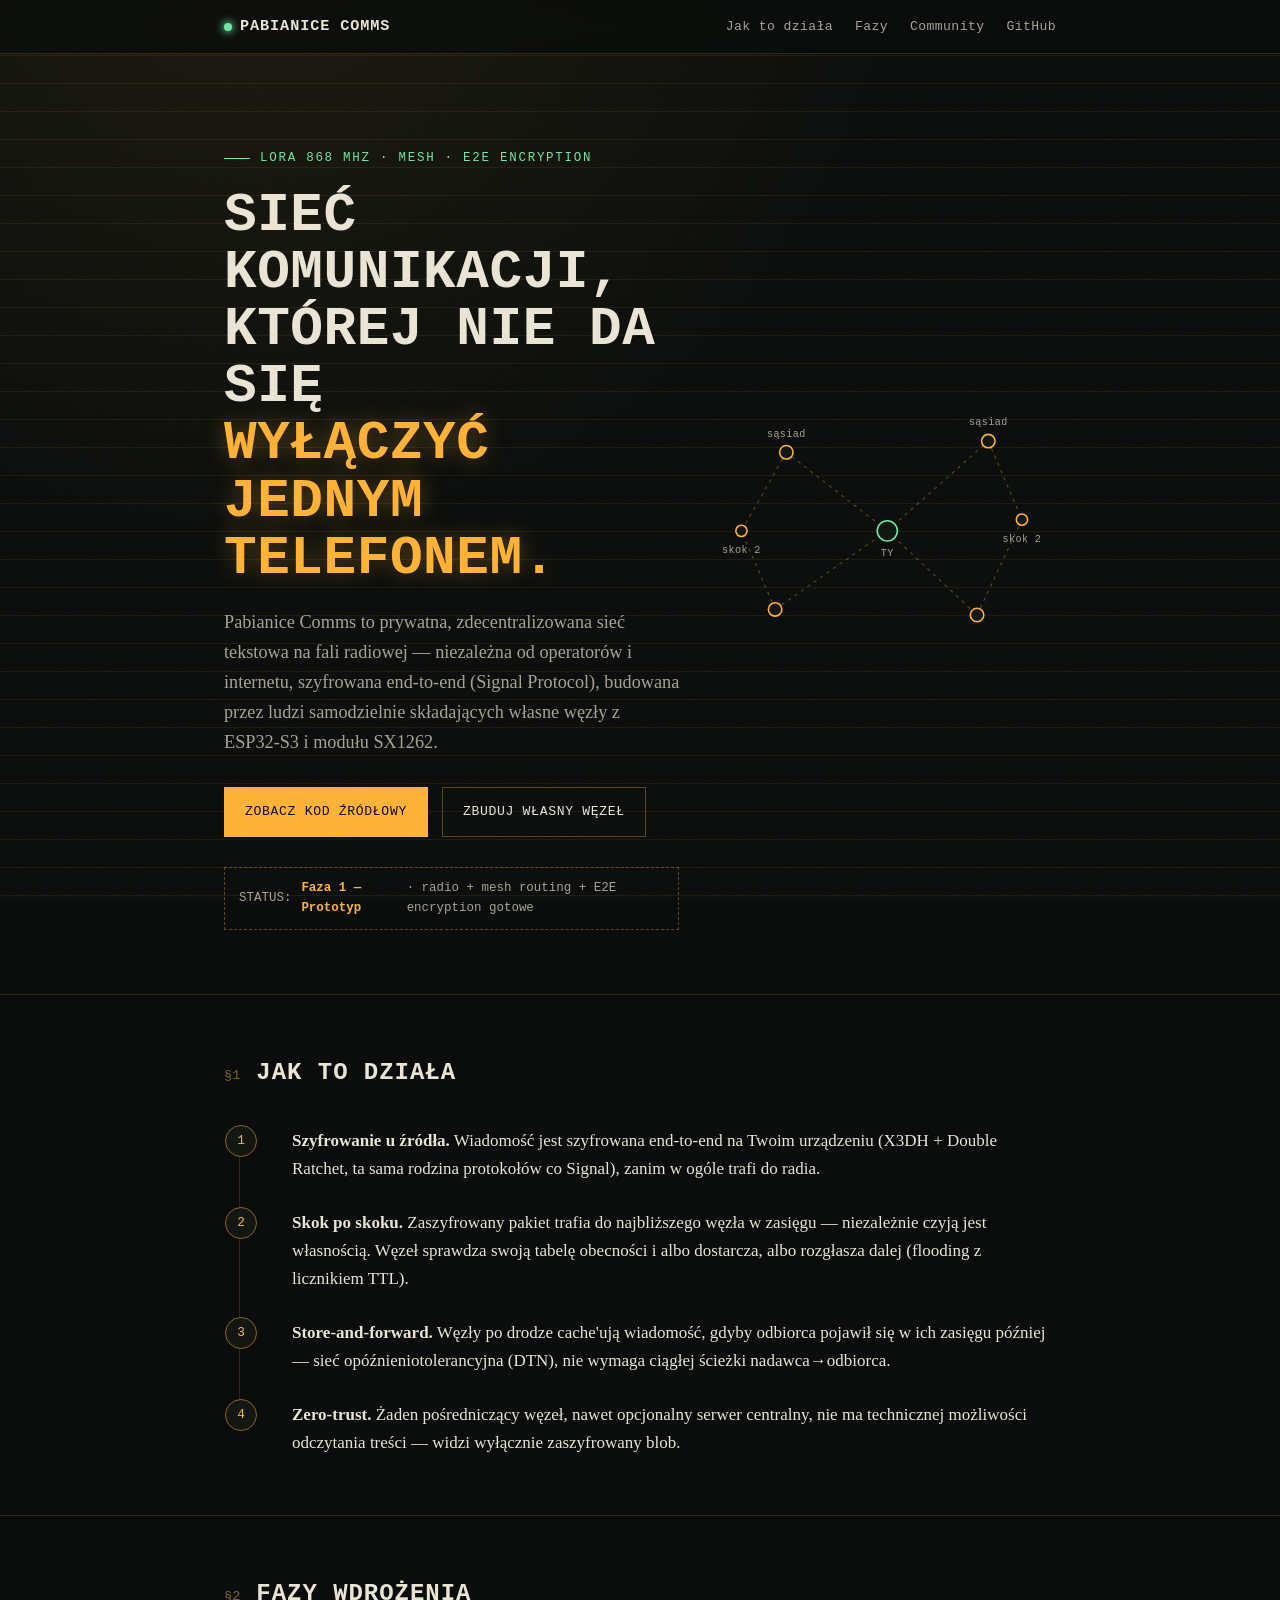
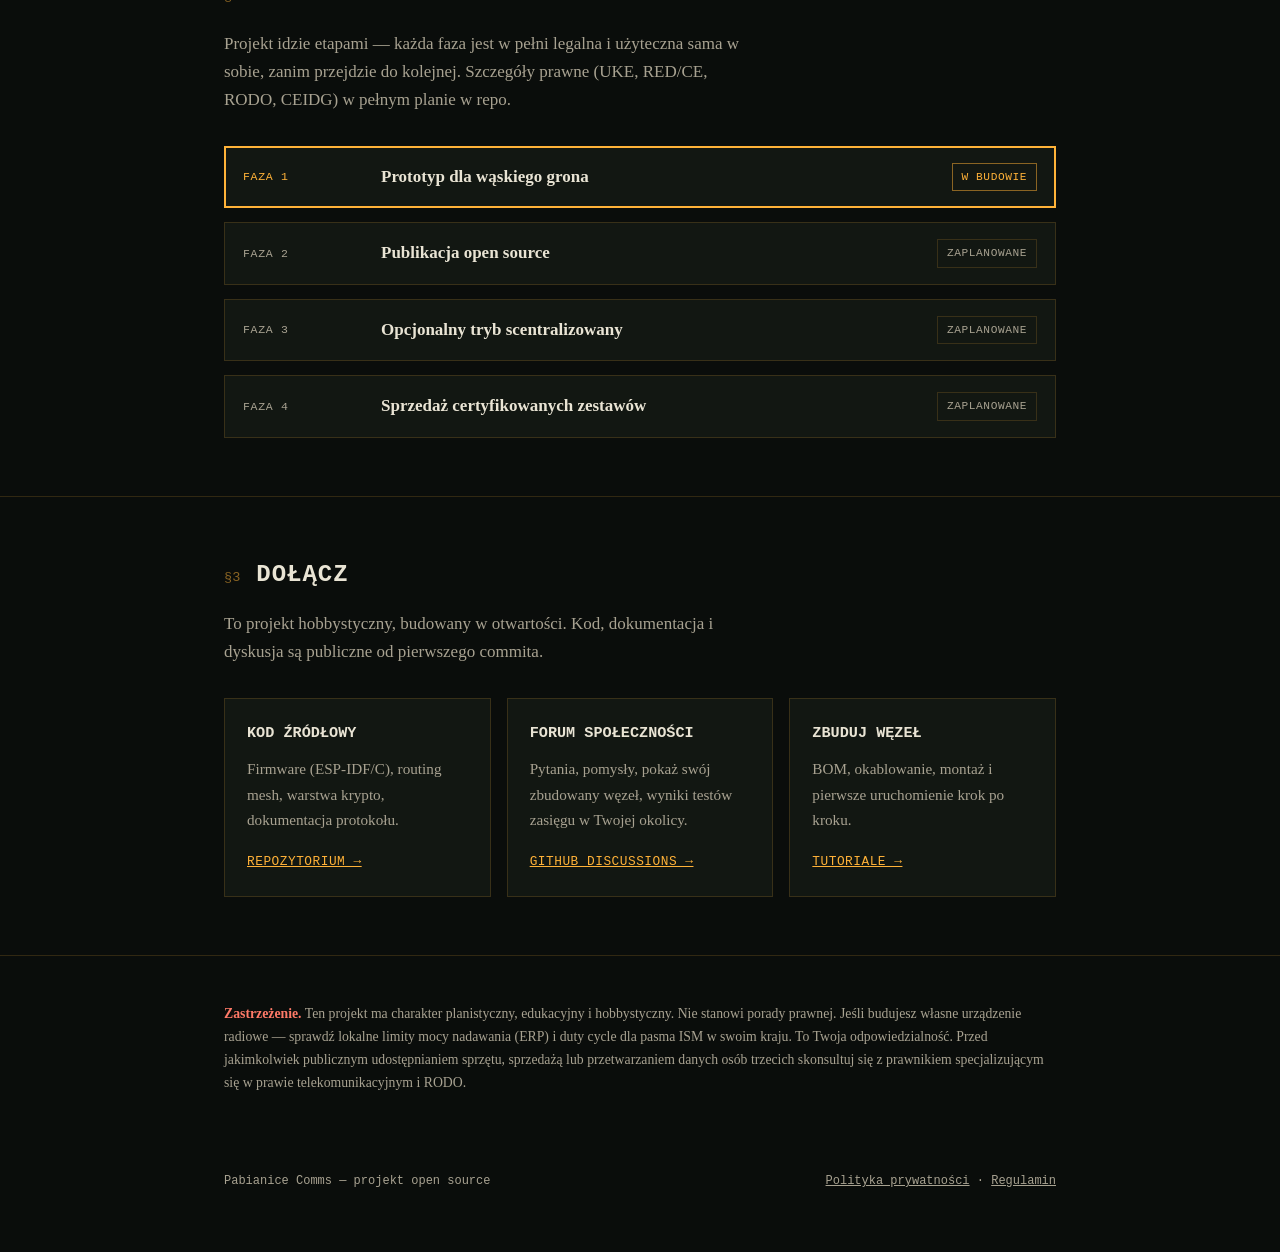
==== website/index.html @ 801f0cf4 "website: strona projektu pod GitHub Pages" ====
<!doctype html>
<html lang="pl">
<head>
<meta charset="utf-8">
<meta name="viewport" content="width=device-width, initial-scale=1">
<title>Pabianice Comms — prywatna sieć radiowa mesh</title>
<meta name="description" content="Prywatna, szyfrowana end-to-end sieć komunikacji radiowej mesh (LoRa) budowana w Pabianicach. Open source, ESP32-S3 + SX1262, Signal Protocol.">
<link rel="icon" href="data:image/svg+xml,<svg xmlns='http://www.w3.org/2000/svg' viewBox='0 0 100 100'><circle cx='50' cy='50' r='10' fill='%23ffb238'/><circle cx='50' cy='50' r='26' fill='none' stroke='%23ffb238' stroke-width='4'/><circle cx='50' cy='50' r='42' fill='none' stroke='%23ffb238' stroke-width='3' opacity='0.5'/></svg>">
<link rel="stylesheet" href="assets/site.css">
<script>document.documentElement.classList.add('js')</script>
</head>
<body>

<div class="topbar">
  <div class="wrap">
    <a class="brand" href="#top"><span class="dot"></span> Pabianice Comms</a>
    <nav class="topnav">
      <a href="#jak-to-dziala">Jak to działa</a>
      <a href="#fazy">Fazy</a>
      <a href="#community">Community</a>
      <a href="https://github.com/SanTobinoOfficial/PabianiceMeshOS">GitHub</a>
    </nav>
  </div>
</div>

<header class="hero" id="top">
  <div class="wrap hero-grid">
    <div>
      <div class="eyebrow">LoRa 868&nbsp;MHz · mesh · E2E encryption</div>
      <h1>Sieć komunikacji,<br>której nie da się<br><em>wyłączyć jednym telefonem.</em></h1>
      <p class="lede">
        Pabianice Comms to prywatna, zdecentralizowana sieć tekstowa na fali radiowej —
        niezależna od operatorów i internetu, szyfrowana end-to-end (Signal Protocol),
        budowana przez ludzi samodzielnie składających własne węzły z ESP32-S3 i modułu SX1262.
      </p>
      <div class="cta-row">
        <a class="btn primary" href="https://github.com/SanTobinoOfficial/PabianiceMeshOS">Zobacz kod źródłowy</a>
        <a class="btn" href="https://github.com/SanTobinoOfficial/PabianiceMeshOS/tree/claude/pabianice-comms-start-slq0jn/tutoriale">Zbuduj własny węzeł</a>
      </div>
      <div class="status-badge">
        <span>STATUS:</span> <b>Faza 1 — Prototyp</b><span> · radio + mesh routing + E2E encryption gotowe</span>
      </div>
    </div>
    <div class="mesh-scene reveal">
      <svg viewBox="0 0 300 260" xmlns="http://www.w3.org/2000/svg" aria-hidden="true">
        <line class="mesh-link" x1="150" y1="130" x2="60" y2="60"/>
        <line class="mesh-link" x1="150" y1="130" x2="240" y2="50"/>
        <line class="mesh-link" x1="150" y1="130" x2="50" y2="200"/>
        <line class="mesh-link" x1="150" y1="130" x2="230" y2="205"/>
        <line class="mesh-link" x1="60" y1="60" x2="20" y2="130"/>
        <line class="mesh-link" x1="240" y1="50" x2="270" y2="120"/>
        <line class="mesh-link" x1="50" y1="200" x2="20" y2="130"/>
        <line class="mesh-link" x1="230" y1="205" x2="270" y2="120"/>

        <circle class="mesh-pulse" cx="150" cy="130" r="14"/>
        <circle class="mesh-pulse d2" cx="150" cy="130" r="14"/>
        <circle class="mesh-pulse d3" cx="150" cy="130" r="14"/>

        <circle class="mesh-node you" cx="150" cy="130" r="9"/>
        <circle class="mesh-node" cx="60" cy="60" r="6"/>
        <circle class="mesh-node" cx="240" cy="50" r="6"/>
        <circle class="mesh-node" cx="50" cy="200" r="6"/>
        <circle class="mesh-node" cx="230" cy="205" r="6"/>
        <circle class="mesh-node" cx="20" cy="130" r="5"/>
        <circle class="mesh-node" cx="270" cy="120" r="5"/>

        <text class="mesh-label" x="150" y="152" text-anchor="middle">TY</text>
        <text class="mesh-label" x="60" y="46" text-anchor="middle">sąsiad</text>
        <text class="mesh-label" x="240" y="36" text-anchor="middle">sąsiad</text>
        <text class="mesh-label" x="20" y="150" text-anchor="middle">skok 2</text>
        <text class="mesh-label" x="270" y="140" text-anchor="middle">skok 2</text>
      </svg>
    </div>
  </div>
</header>

<section id="jak-to-dziala">
  <div class="wrap">
    <div class="section-head reveal">
      <span class="section-num">§1</span>
      <h2>Jak to działa</h2>
    </div>
    <ol class="steps">
      <li class="reveal"><b>Szyfrowanie u źródła.</b> Wiadomość jest szyfrowana end-to-end na Twoim urządzeniu (X3DH + Double Ratchet, ta sama rodzina protokołów co Signal), zanim w ogóle trafi do radia.</li>
      <li class="reveal"><b>Skok po skoku.</b> Zaszyfrowany pakiet trafia do najbliższego węzła w zasięgu — niezależnie czyją jest własnością. Węzeł sprawdza swoją tabelę obecności i albo dostarcza, albo rozgłasza dalej (flooding z licznikiem TTL).</li>
      <li class="reveal"><b>Store-and-forward.</b> Węzły po drodze cache'ują wiadomość, gdyby odbiorca pojawił się w ich zasięgu później — sieć opóźnieniotolerancyjna (DTN), nie wymaga ciągłej ścieżki nadawca→odbiorca.</li>
      <li class="reveal"><b>Zero-trust.</b> Żaden pośredniczący węzeł, nawet opcjonalny serwer centralny, nie ma technicznej możliwości odczytania treści — widzi wyłącznie zaszyfrowany blob.</li>
    </ol>
  </div>
</section>

<section id="fazy">
  <div class="wrap">
    <div class="section-head reveal">
      <span class="section-num">§2</span>
      <h2>Fazy wdrożenia</h2>
    </div>
    <p class="section-sub reveal">Projekt idzie etapami — każda faza jest w pełni legalna i użyteczna sama w sobie, zanim przejdzie do kolejnej. Szczegóły prawne (UKE, RED/CE, RODO, CEIDG) w pełnym planie w repo.</p>
    <div class="phases reveal">
      <div class="phase active">
        <span class="phase-tag">Faza 1</span>
        <span class="phase-name">Prototyp dla wąskiego grona</span>
        <span class="phase-state now">W budowie</span>
      </div>
      <div class="phase">
        <span class="phase-tag">Faza 2</span>
        <span class="phase-name">Publikacja open source</span>
        <span class="phase-state todo">Zaplanowane</span>
      </div>
      <div class="phase">
        <span class="phase-tag">Faza 3</span>
        <span class="phase-name">Opcjonalny tryb scentralizowany</span>
        <span class="phase-state todo">Zaplanowane</span>
      </div>
      <div class="phase">
        <span class="phase-tag">Faza 4</span>
        <span class="phase-name">Sprzedaż certyfikowanych zestawów</span>
        <span class="phase-state todo">Zaplanowane</span>
      </div>
    </div>
  </div>
</section>

<section id="community">
  <div class="wrap">
    <div class="section-head reveal">
      <span class="section-num">§3</span>
      <h2>Dołącz</h2>
    </div>
    <p class="section-sub reveal">To projekt hobbystyczny, budowany w otwartości. Kod, dokumentacja i dyskusja są publiczne od pierwszego commita.</p>
    <div class="cards reveal">
      <div class="card">
        <h3>Kod źródłowy</h3>
        <p>Firmware (ESP-IDF/C), routing mesh, warstwa krypto, dokumentacja protokołu.</p>
        <a href="https://github.com/SanTobinoOfficial/PabianiceMeshOS">Repozytorium →</a>
      </div>
      <div class="card">
        <h3>Forum społeczności</h3>
        <p>Pytania, pomysły, pokaż swój zbudowany węzeł, wyniki testów zasięgu w Twojej okolicy.</p>
        <a href="https://github.com/SanTobinoOfficial/PabianiceMeshOS/discussions">GitHub Discussions →</a>
      </div>
      <div class="card">
        <h3>Zbuduj węzeł</h3>
        <p>BOM, okablowanie, montaż i pierwsze uruchomienie krok po kroku.</p>
        <a href="https://github.com/SanTobinoOfficial/PabianiceMeshOS/tree/claude/pabianice-comms-start-slq0jn/tutoriale">Tutoriale →</a>
      </div>
    </div>
  </div>
</section>

<section class="legal">
  <div class="wrap reveal">
    <p><strong>Zastrzeżenie.</strong> Ten projekt ma charakter planistyczny, edukacyjny i hobbystyczny. Nie stanowi porady prawnej. Jeśli budujesz własne urządzenie radiowe — sprawdź lokalne limity mocy nadawania (ERP) i duty cycle dla pasma ISM w swoim kraju. To Twoja odpowiedzialność. Przed jakimkolwiek publicznym udostępnianiem sprzętu, sprzedażą lub przetwarzaniem danych osób trzecich skonsultuj się z prawnikiem specjalizującym się w prawie telekomunikacyjnym i RODO.</p>
  </div>
</section>

<footer class="site-footer">
  <div class="wrap" style="display:flex; justify-content:space-between; flex-wrap:wrap; gap:10px; width:100%;">
    <span>Pabianice Comms — projekt open source</span>
    <span><a href="https://github.com/SanTobinoOfficial/PabianiceMeshOS/blob/claude/pabianice-comms-start-slq0jn/docs/legal/polityka-prywatnosci.md">Polityka prywatności</a> · <a href="https://github.com/SanTobinoOfficial/PabianiceMeshOS/blob/claude/pabianice-comms-start-slq0jn/docs/legal/regulamin.md">Regulamin</a></span>
  </div>
</footer>

<script src="assets/site.js"></script>
</body>
</html>
---- website/assets/site.css ----
/* Pabianice Comms - strona projektu.
   Estetyka: nocny dziennik radiooperatora / stary odbiornik z podświetlaną skalą.
   Świadomie bez fontów z Google Fonts itp. - projekt o łączności bez zależności
   od cudzej infrastruktury, strona niech to trochę odzwierciedla. */

:root {
    --bg: #0a0d0b;
    --bg-raised: #121712;
    --bg-raised-2: #171d17;
    --line: rgba(255, 178, 56, 0.16);
    --line-strong: rgba(255, 178, 56, 0.34);
    --paper: #e9e4d4;
    --paper-dim: #a8a291;
    --amber: #ffb238;
    --amber-dim: #8a6423;
    --signal: #6ee7a0;
    --signal-dim: #2f5c45;
    --danger: #ff7a68;
    --mono: "Courier New", ui-monospace, SFMono-Regular, Menlo, Consolas, monospace;
    --serif: Georgia, "Iowan Old Style", "Palatino Linotype", ui-serif, serif;
    --max-w: 880px;
}

* { box-sizing: border-box; }

html { scroll-behavior: smooth; }

body {
    margin: 0;
    background: var(--bg);
    color: var(--paper);
    font-family: var(--serif);
    font-size: 17px;
    line-height: 1.65;
    background-image:
        radial-gradient(ellipse at 20% -10%, rgba(255, 178, 56, 0.08), transparent 45%),
        repeating-linear-gradient(
            transparent, transparent 27px, var(--line) 28px
        );
    background-attachment: fixed;
}

/* subtelna warstwa "szumu" / ziarna, żeby ciemne tło nie wyglądało płasko-cyfrowo */
body::before {
    content: "";
    position: fixed;
    inset: 0;
    pointer-events: none;
    z-index: 0;
    opacity: 0.035;
    background-image: url("data:image/svg+xml;utf8,<svg xmlns='http://www.w3.org/2000/svg' width='120' height='120'><filter id='n'><feTurbulence type='fractalNoise' baseFrequency='0.9' numOctaves='2' stitchTiles='stitch'/></filter><rect width='100%25' height='100%25' filter='url(%23n)'/></svg>");
}

a { color: var(--amber); }
a:hover { color: var(--signal); }

.wrap {
    position: relative;
    z-index: 1;
    max-width: var(--max-w);
    margin: 0 auto;
    padding: 0 24px;
}

/* --- topbar --- */
.topbar {
    position: sticky;
    top: 0;
    z-index: 50;
    backdrop-filter: blur(6px);
    background: rgba(10, 13, 11, 0.82);
    border-bottom: 1px solid var(--line);
}
.topbar .wrap {
    display: flex;
    align-items: center;
    justify-content: space-between;
    padding-top: 14px;
    padding-bottom: 14px;
}
.brand {
    font-family: var(--mono);
    font-weight: 700;
    letter-spacing: 0.06em;
    text-transform: uppercase;
    font-size: 0.95rem;
    color: var(--paper);
    text-decoration: none;
    display: flex;
    align-items: center;
    gap: 8px;
}
.brand .dot {
    width: 8px; height: 8px; border-radius: 50%;
    background: var(--signal);
    box-shadow: 0 0 8px 1px var(--signal);
    animation: pulse-dot 2.4s ease-in-out infinite;
}
.topnav { display: flex; gap: 22px; font-family: var(--mono); font-size: 0.82rem; letter-spacing: 0.03em; }
.topnav a { text-decoration: none; color: var(--paper-dim); }
.topnav a:hover { color: var(--amber); }
@media (max-width: 560px) {
    .topnav { gap: 12px; font-size: 0.7rem; }
    .brand { font-size: 0.8rem; }
}

@keyframes pulse-dot {
    0%, 100% { opacity: 0.55; transform: scale(0.85); }
    50% { opacity: 1; transform: scale(1.15); }
}

/* --- hero --- */
.hero {
    position: relative;
    padding: 86px 0 64px;
    overflow: hidden;
}
.hero-grid {
    display: grid;
    grid-template-columns: 1.15fr 0.85fr;
    gap: 40px;
    align-items: center;
}
@media (max-width: 760px) {
    .hero-grid { grid-template-columns: 1fr; }
}

.eyebrow {
    font-family: var(--mono);
    font-size: 0.78rem;
    letter-spacing: 0.14em;
    text-transform: uppercase;
    color: var(--signal);
    display: inline-flex;
    align-items: center;
    gap: 10px;
    margin-bottom: 18px;
}
.eyebrow::before {
    content: "";
    width: 26px; height: 1px;
    background: var(--signal);
}

h1 {
    font-family: var(--mono);
    text-transform: uppercase;
    letter-spacing: 0.01em;
    font-size: clamp(2.1rem, 5vw, 3.4rem);
    line-height: 1.05;
    margin: 0 0 20px;
    color: var(--paper);
}
h1 em {
    font-style: normal;
    color: var(--amber);
    text-shadow: 0 0 22px rgba(255, 178, 56, 0.35);
}

.lede {
    font-size: 1.14rem;
    color: var(--paper-dim);
    max-width: 54ch;
    margin: 0 0 30px;
}

.cta-row { display: flex; gap: 14px; flex-wrap: wrap; }

.btn {
    font-family: var(--mono);
    font-size: 0.82rem;
    letter-spacing: 0.05em;
    text-transform: uppercase;
    text-decoration: none;
    padding: 13px 20px;
    border: 1px solid var(--line-strong);
    color: var(--paper);
    display: inline-block;
    position: relative;
    transition: border-color 0.2s, color 0.2s, background 0.2s;
}
.btn:hover { border-color: var(--amber); color: var(--bg); background: var(--amber); }
.btn.primary { border-color: var(--amber); color: var(--bg); background: var(--amber); }
.btn.primary:hover { background: var(--signal); border-color: var(--signal); }

/* status badge */
.status-badge {
    display: inline-flex;
    align-items: center;
    gap: 10px;
    margin-top: 30px;
    padding: 10px 14px;
    border: 1px dashed var(--line-strong);
    font-family: var(--mono);
    font-size: 0.78rem;
    color: var(--paper-dim);
}
.status-badge b { color: var(--amber); }

/* --- mesh diagram (svg) --- */
.mesh-scene { position: relative; }
.mesh-scene svg { width: 100%; height: auto; overflow: visible; }
.mesh-node {
    fill: var(--bg-raised);
    stroke: var(--amber);
    stroke-width: 1.4;
}
.mesh-node.you { stroke: var(--signal); }
.mesh-link {
    stroke: var(--line-strong);
    stroke-width: 1;
    stroke-dasharray: 3 4;
}
.mesh-pulse {
    fill: none;
    stroke: var(--signal);
    stroke-width: 1.5;
    opacity: 0;
    transform-origin: center;
    animation: pulse-ring 3.6s ease-out infinite;
}
.mesh-pulse.d2 { animation-delay: 1.2s; }
.mesh-pulse.d3 { animation-delay: 2.4s; }
@keyframes pulse-ring {
    0% { opacity: 0.9; transform: scale(0.3); }
    70% { opacity: 0; }
    100% { opacity: 0; transform: scale(1.7); }
}
.mesh-label {
    font-family: var(--mono);
    font-size: 9px;
    fill: var(--paper-dim);
    letter-spacing: 0.04em;
}

/* --- section chrome --- */
section { padding: 58px 0; border-top: 1px solid var(--line); }
section.no-border { border-top: none; }

.section-head {
    display: flex;
    align-items: baseline;
    gap: 16px;
    margin-bottom: 34px;
}
.section-num {
    font-family: var(--mono);
    font-size: 0.85rem;
    color: var(--amber-dim);
}
h2 {
    font-family: var(--mono);
    text-transform: uppercase;
    letter-spacing: 0.04em;
    font-size: 1.5rem;
    margin: 0;
    color: var(--paper);
}
.section-sub { color: var(--paper-dim); max-width: 62ch; margin: -18px 0 32px; }

/* reveal on scroll */
/* Domyślnie treść jest widoczna - bez JS albo gdy IntersectionObserver z jakiegoś
   powodu nie odpali, nic się nie chowa na stałe. Dopiero klasa "js" na <html>
   (dodawana synchronicznie w <head>, patrz index.html) włącza animację wjazdu. */
.reveal { transition: opacity 0.7s ease, transform 0.7s ease; }
html.js .reveal { opacity: 0; transform: translateY(16px); }
html.js .reveal.in { opacity: 1; transform: translateY(0); }
@media (prefers-reduced-motion: reduce) {
    html.js .reveal { opacity: 1; transform: none; transition: none; }
}

/* --- steps list (jak to dziala) --- */
.steps { list-style: none; margin: 0; padding: 0; counter-reset: step; }
.steps li {
    counter-increment: step;
    position: relative;
    padding: 0 0 26px 52px;
    border-left: 1px solid var(--line);
    margin-left: 15px;
}
.steps li:last-child { border-left-color: transparent; padding-bottom: 0; }
.steps li::before {
    content: counter(step);
    font-family: var(--mono);
    position: absolute;
    left: -15px;
    top: -2px;
    width: 30px; height: 30px;
    border: 1px solid var(--amber-dim);
    background: var(--bg-raised);
    color: var(--amber);
    border-radius: 50%;
    display: flex; align-items: center; justify-content: center;
    font-size: 0.8rem;
}
.steps b { color: var(--paper); }

/* --- phases timeline --- */
.phases { display: grid; gap: 14px; }
.phase {
    display: grid;
    grid-template-columns: 120px 1fr auto;
    gap: 18px;
    align-items: center;
    padding: 16px 18px;
    background: var(--bg-raised);
    border: 1px solid var(--line);
}
.phase.active { border-color: var(--amber); box-shadow: 0 0 0 1px var(--amber) inset; }
@media (max-width: 620px) {
    .phase { grid-template-columns: 1fr; }
}
.phase-tag {
    font-family: var(--mono);
    font-size: 0.72rem;
    letter-spacing: 0.06em;
    text-transform: uppercase;
    color: var(--paper-dim);
}
.phase.active .phase-tag { color: var(--amber); }
.phase-name { color: var(--paper); font-weight: bold; }
.phase-state {
    font-family: var(--mono);
    font-size: 0.7rem;
    text-transform: uppercase;
    letter-spacing: 0.05em;
    padding: 4px 9px;
    border: 1px solid var(--signal-dim);
    color: var(--signal);
    white-space: nowrap;
    justify-self: start;
}
.phase-state.todo { color: var(--paper-dim); border-color: var(--line); }
.phase-state.now { color: var(--amber); border-color: var(--amber-dim); }

/* --- cards grid (repo/community) --- */
.cards { display: grid; grid-template-columns: repeat(3, 1fr); gap: 16px; }
@media (max-width: 760px) { .cards { grid-template-columns: 1fr; } }
.card {
    background: var(--bg-raised);
    border: 1px solid var(--line);
    padding: 22px;
    transition: border-color 0.2s, transform 0.2s;
}
.card:hover { border-color: var(--amber-dim); transform: translateY(-3px); }
.card h3 {
    font-family: var(--mono);
    font-size: 0.95rem;
    text-transform: uppercase;
    color: var(--paper);
    margin: 0 0 10px;
}
.card p { color: var(--paper-dim); font-size: 0.95rem; margin: 0 0 14px; }
.card a { font-family: var(--mono); font-size: 0.8rem; text-transform: uppercase; letter-spacing: 0.04em; white-space: nowrap; }

/* --- legal footer --- */
.legal {
    font-size: 0.86rem;
    color: var(--paper-dim);
    border-top: 1px solid var(--line);
    padding: 34px 0;
}
.legal strong { color: var(--danger); }

footer.site-footer {
    padding: 30px 0 60px;
    font-family: var(--mono);
    font-size: 0.75rem;
    color: var(--paper-dim);
    display: flex;
    justify-content: space-between;
    flex-wrap: wrap;
    gap: 10px;
}
footer.site-footer a { color: var(--paper-dim); }
footer.site-footer a:hover { color: var(--amber); }
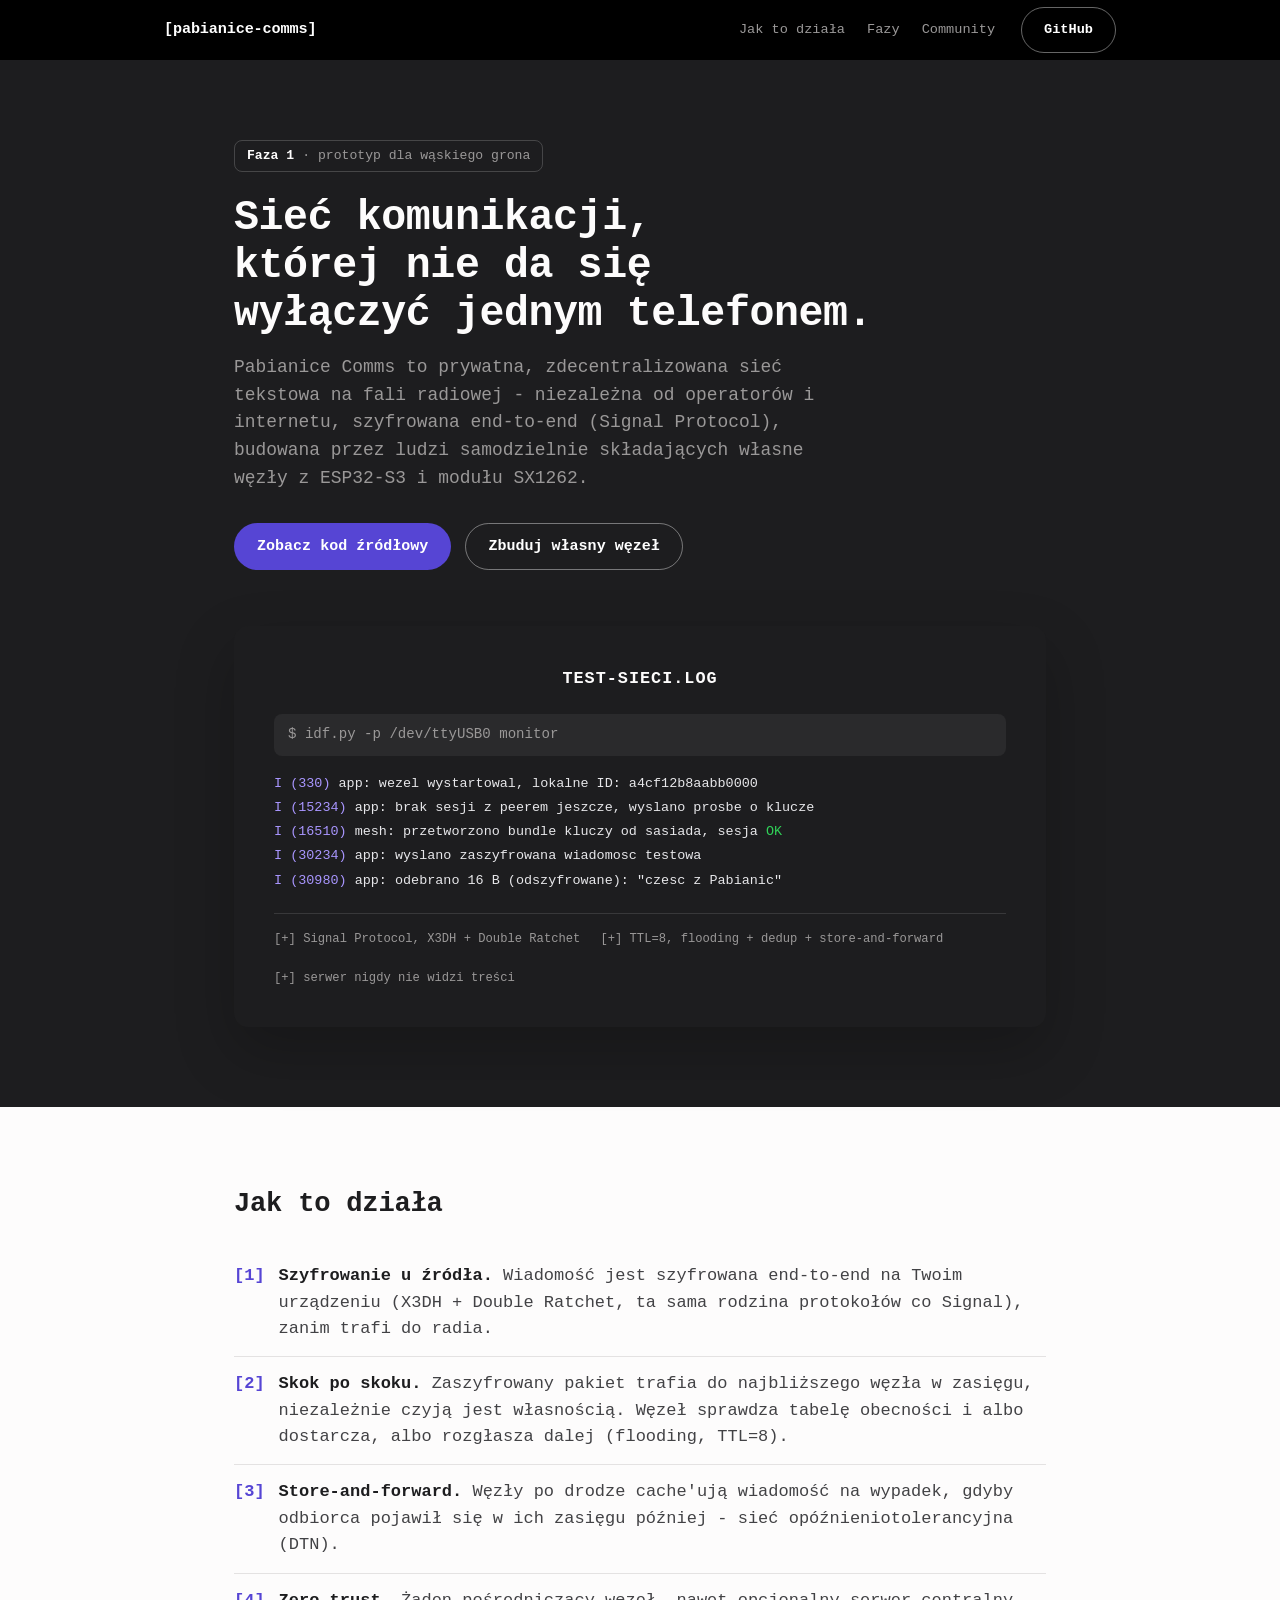
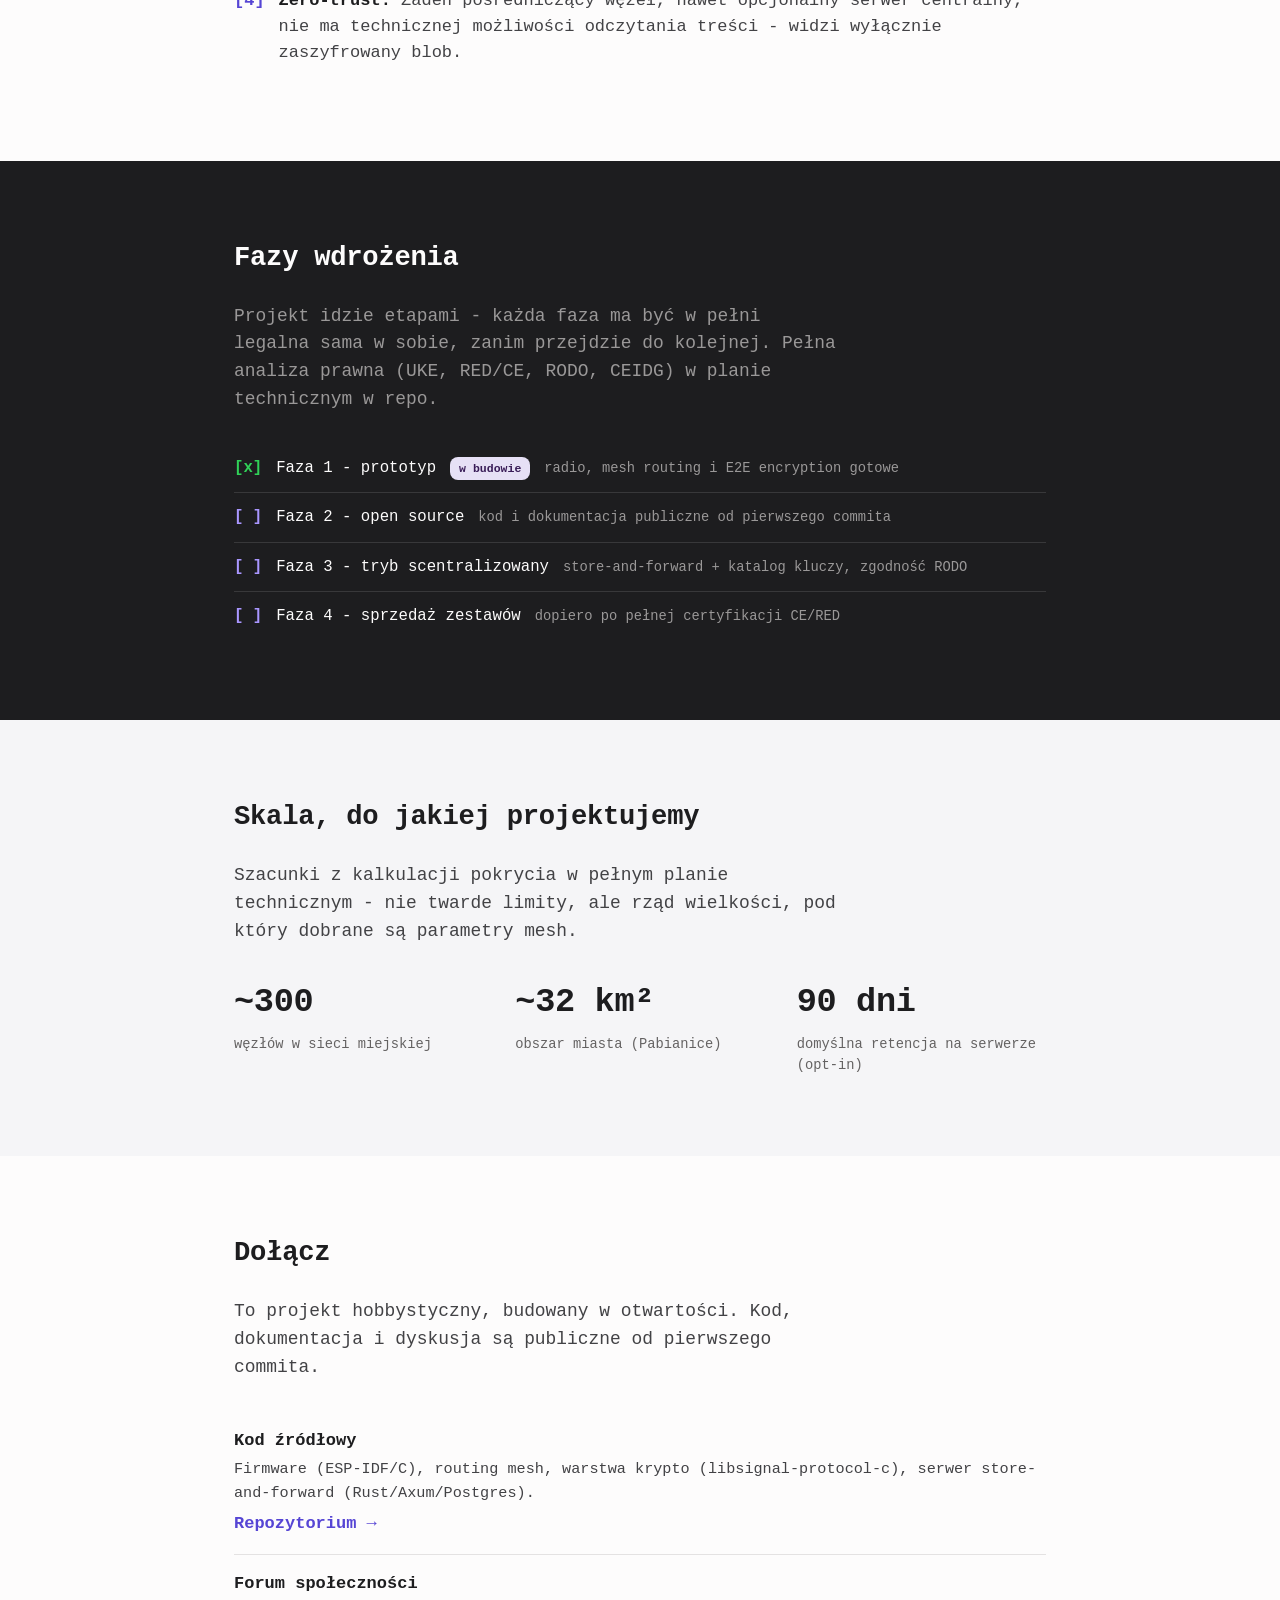
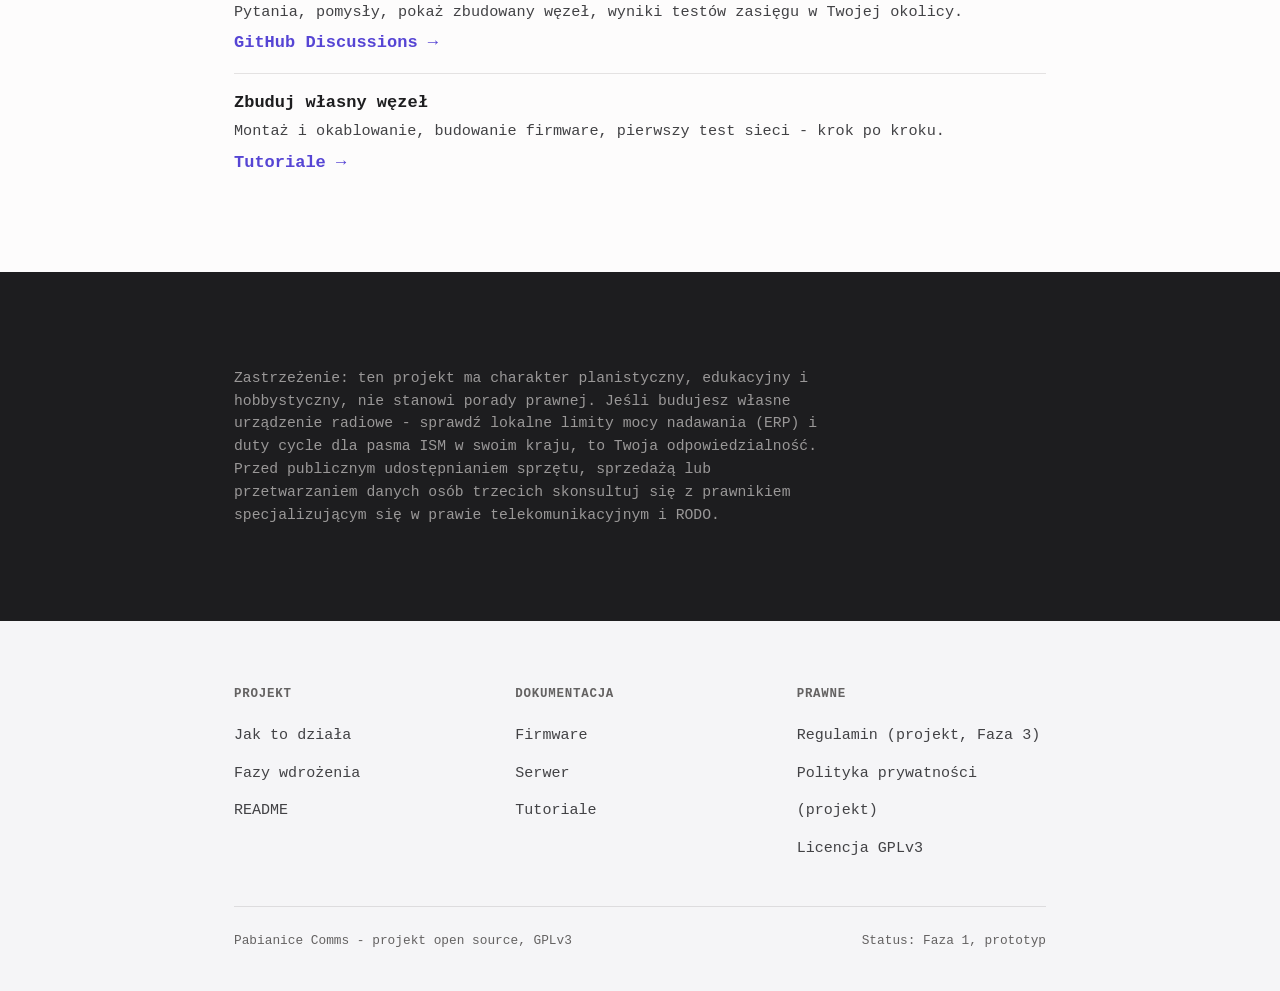
==== commit 58a1a1b8: "website: fuzja stylów OpenCode + Apple + Notion Naprzemienne pełnoszerokie sekcje jasne/ciemne (Appl" ====
--- a/website/index.html
+++ b/website/index.html
@@ -3,9 +3,9 @@
 <head>
 <meta charset="utf-8">
 <meta name="viewport" content="width=device-width, initial-scale=1">
-<title>Pabianice Comms — prywatna sieć radiowa mesh</title>
-<meta name="description" content="Prywatna, szyfrowana end-to-end sieć komunikacji radiowej mesh (LoRa) budowana w Pabianicach. Open source, ESP32-S3 + SX1262, Signal Protocol.">
-<link rel="icon" href="data:image/svg+xml,<svg xmlns='http://www.w3.org/2000/svg' viewBox='0 0 100 100'><circle cx='50' cy='50' r='10' fill='%23ffb238'/><circle cx='50' cy='50' r='26' fill='none' stroke='%23ffb238' stroke-width='4'/><circle cx='50' cy='50' r='42' fill='none' stroke='%23ffb238' stroke-width='3' opacity='0.5'/></svg>">
+<title>Pabianice Comms - prywatna sieć radiowa mesh</title>
+<meta name="description" content="Prywatna, zdecentralizowana sieć tekstowa na fali radiowej (LoRa 868 MHz), szyfrowana end-to-end Signal Protocol. Open source, ESP32-S3 + SX1262.">
+<link rel="icon" href="data:image/svg+xml,<svg xmlns='http://www.w3.org/2000/svg' viewBox='0 0 100 100'><circle cx='50' cy='50' r='10' fill='%235645d4'/><circle cx='50' cy='50' r='26' fill='none' stroke='%235645d4' stroke-width='4'/><circle cx='50' cy='50' r='42' fill='none' stroke='%235645d4' stroke-width='3' opacity='0.5'/></svg>">
 <link rel="stylesheet" href="assets/site.css">
 <script>document.documentElement.classList.add('js')</script>
 </head>
@@ -13,151 +13,186 @@
 
 <div class="topbar">
   <div class="wrap">
-    <a class="brand" href="#top"><span class="dot"></span> Pabianice Comms</a>
+    <a class="brand" href="#top">[pabianice-comms]</a>
     <nav class="topnav">
       <a href="#jak-to-dziala">Jak to działa</a>
       <a href="#fazy">Fazy</a>
       <a href="#community">Community</a>
-      <a href="https://github.com/SanTobinoOfficial/PabianiceMeshOS">GitHub</a>
+      <a class="btn on-dark secondary" href="https://github.com/SanTobinoOfficial/PabianiceMeshOS">GitHub</a>
     </nav>
   </div>
 </div>
 
-<header class="hero" id="top">
-  <div class="wrap hero-grid">
-    <div>
-      <div class="eyebrow">LoRa 868&nbsp;MHz · mesh · E2E encryption</div>
-      <h1>Sieć komunikacji,<br>której nie da się<br><em>wyłączyć jednym telefonem.</em></h1>
-      <p class="lede">
-        Pabianice Comms to prywatna, zdecentralizowana sieć tekstowa na fali radiowej —
-        niezależna od operatorów i internetu, szyfrowana end-to-end (Signal Protocol),
-        budowana przez ludzi samodzielnie składających własne węzły z ESP32-S3 i modułu SX1262.
-      </p>
-      <div class="cta-row">
-        <a class="btn primary" href="https://github.com/SanTobinoOfficial/PabianiceMeshOS">Zobacz kod źródłowy</a>
-        <a class="btn" href="https://github.com/SanTobinoOfficial/PabianiceMeshOS/tree/claude/pabianice-comms-start-slq0jn/tutoriale">Zbuduj własny węzeł</a>
-      </div>
-      <div class="status-badge">
-        <span>STATUS:</span> <b>Faza 1 — Prototyp</b><span> · radio + mesh routing + E2E encryption gotowe</span>
-      </div>
-    </div>
-    <div class="mesh-scene reveal">
-      <svg viewBox="0 0 300 260" xmlns="http://www.w3.org/2000/svg" aria-hidden="true">
-        <line class="mesh-link" x1="150" y1="130" x2="60" y2="60"/>
-        <line class="mesh-link" x1="150" y1="130" x2="240" y2="50"/>
-        <line class="mesh-link" x1="150" y1="130" x2="50" y2="200"/>
-        <line class="mesh-link" x1="150" y1="130" x2="230" y2="205"/>
-        <line class="mesh-link" x1="60" y1="60" x2="20" y2="130"/>
-        <line class="mesh-link" x1="240" y1="50" x2="270" y2="120"/>
-        <line class="mesh-link" x1="50" y1="200" x2="20" y2="130"/>
-        <line class="mesh-link" x1="230" y1="205" x2="270" y2="120"/>
-
-        <circle class="mesh-pulse" cx="150" cy="130" r="14"/>
-        <circle class="mesh-pulse d2" cx="150" cy="130" r="14"/>
-        <circle class="mesh-pulse d3" cx="150" cy="130" r="14"/>
-
-        <circle class="mesh-node you" cx="150" cy="130" r="9"/>
-        <circle class="mesh-node" cx="60" cy="60" r="6"/>
-        <circle class="mesh-node" cx="240" cy="50" r="6"/>
-        <circle class="mesh-node" cx="50" cy="200" r="6"/>
-        <circle class="mesh-node" cx="230" cy="205" r="6"/>
-        <circle class="mesh-node" cx="20" cy="130" r="5"/>
-        <circle class="mesh-node" cx="270" cy="120" r="5"/>
-
-        <text class="mesh-label" x="150" y="152" text-anchor="middle">TY</text>
-        <text class="mesh-label" x="60" y="46" text-anchor="middle">sąsiad</text>
-        <text class="mesh-label" x="240" y="36" text-anchor="middle">sąsiad</text>
-        <text class="mesh-label" x="20" y="150" text-anchor="middle">skok 2</text>
-        <text class="mesh-label" x="270" y="140" text-anchor="middle">skok 2</text>
-      </svg>
-    </div>
-  </div>
-</header>
-
-<section id="jak-to-dziala">
-  <div class="wrap">
-    <div class="section-head reveal">
-      <span class="section-num">§1</span>
-      <h2>Jak to działa</h2>
-    </div>
-    <ol class="steps">
-      <li class="reveal"><b>Szyfrowanie u źródła.</b> Wiadomość jest szyfrowana end-to-end na Twoim urządzeniu (X3DH + Double Ratchet, ta sama rodzina protokołów co Signal), zanim w ogóle trafi do radia.</li>
-      <li class="reveal"><b>Skok po skoku.</b> Zaszyfrowany pakiet trafia do najbliższego węzła w zasięgu — niezależnie czyją jest własnością. Węzeł sprawdza swoją tabelę obecności i albo dostarcza, albo rozgłasza dalej (flooding z licznikiem TTL).</li>
-      <li class="reveal"><b>Store-and-forward.</b> Węzły po drodze cache'ują wiadomość, gdyby odbiorca pojawił się w ich zasięgu później — sieć opóźnieniotolerancyjna (DTN), nie wymaga ciągłej ścieżki nadawca→odbiorca.</li>
-      <li class="reveal"><b>Zero-trust.</b> Żaden pośredniczący węzeł, nawet opcjonalny serwer centralny, nie ma technicznej możliwości odczytania treści — widzi wyłącznie zaszyfrowany blob.</li>
-    </ol>
-  </div>
-</section>
-
-<section id="fazy">
-  <div class="wrap">
-    <div class="section-head reveal">
-      <span class="section-num">§2</span>
-      <h2>Fazy wdrożenia</h2>
-    </div>
-    <p class="section-sub reveal">Projekt idzie etapami — każda faza jest w pełni legalna i użyteczna sama w sobie, zanim przejdzie do kolejnej. Szczegóły prawne (UKE, RED/CE, RODO, CEIDG) w pełnym planie w repo.</p>
-    <div class="phases reveal">
-      <div class="phase active">
-        <span class="phase-tag">Faza 1</span>
-        <span class="phase-name">Prototyp dla wąskiego grona</span>
-        <span class="phase-state now">W budowie</span>
-      </div>
-      <div class="phase">
-        <span class="phase-tag">Faza 2</span>
-        <span class="phase-name">Publikacja open source</span>
-        <span class="phase-state todo">Zaplanowane</span>
-      </div>
-      <div class="phase">
-        <span class="phase-tag">Faza 3</span>
-        <span class="phase-name">Opcjonalny tryb scentralizowany</span>
-        <span class="phase-state todo">Zaplanowane</span>
-      </div>
-      <div class="phase">
-        <span class="phase-tag">Faza 4</span>
-        <span class="phase-name">Sprzedaż certyfikowanych zestawów</span>
-        <span class="phase-state todo">Zaplanowane</span>
-      </div>
-    </div>
-  </div>
-</section>
-
-<section id="community">
-  <div class="wrap">
-    <div class="section-head reveal">
-      <span class="section-num">§3</span>
-      <h2>Dołącz</h2>
-    </div>
-    <p class="section-sub reveal">To projekt hobbystyczny, budowany w otwartości. Kod, dokumentacja i dyskusja są publiczne od pierwszego commita.</p>
-    <div class="cards reveal">
-      <div class="card">
-        <h3>Kod źródłowy</h3>
-        <p>Firmware (ESP-IDF/C), routing mesh, warstwa krypto, dokumentacja protokołu.</p>
+<section class="tile dark" id="top">
+  <div class="wrap">
+    <span class="status-chip reveal"><b>Faza 1</b> · prototyp dla wąskiego grona</span>
+    <h1>Sieć komunikacji,<br>której nie da się<br>wyłączyć jednym telefonem.</h1>
+    <p class="lead">
+      Pabianice Comms to prywatna, zdecentralizowana sieć tekstowa na fali radiowej -
+      niezależna od operatorów i internetu, szyfrowana end-to-end (Signal Protocol),
+      budowana przez ludzi samodzielnie składających własne węzły z ESP32-S3 i modułu SX1262.
+    </p>
+    <div class="cta-row">
+      <a class="btn primary" href="https://github.com/SanTobinoOfficial/PabianiceMeshOS">Zobacz kod źródłowy</a>
+      <a class="btn on-dark secondary" href="https://github.com/SanTobinoOfficial/PabianiceMeshOS/tree/claude/pabianice-comms-start-slq0jn/tutoriale">Zbuduj własny węzeł</a>
+    </div>
+
+    <div class="hero-tui reveal">
+      <div class="hero-tui-title">TEST-SIECI.LOG</div>
+      <div class="hero-tui-prompt">$ idf.py -p /dev/ttyUSB0 monitor</div>
+      <div class="hero-tui-log">
+        <div><span class="log-ts">I (330)</span> <span class="log-txt">app: wezel wystartowal, lokalne ID: a4cf12b8aabb0000</span></div>
+        <div><span class="log-ts">I (15234)</span> <span class="log-txt">app: brak sesji z peerem jeszcze, wyslano prosbe o klucze</span></div>
+        <div><span class="log-ts">I (16510)</span> <span class="log-txt">mesh: przetworzono bundle kluczy od sasiada, sesja</span> <span class="log-ok">OK</span></div>
+        <div><span class="log-ts">I (30234)</span> <span class="log-txt">app: wyslano zaszyfrowana wiadomosc testowa</span></div>
+        <div><span class="log-ts">I (30980)</span> <span class="log-txt">app: odebrano 16 B (odszyfrowane): "czesc z Pabianic"</span></div>
+      </div>
+      <div class="hero-tui-hint">
+        <span>[+] Signal Protocol, X3DH + Double Ratchet</span>
+        <span>[+] TTL=8, flooding + dedup + store-and-forward</span>
+        <span>[+] serwer nigdy nie widzi treści</span>
+      </div>
+    </div>
+  </div>
+</section>
+
+<section class="tile canvas" id="jak-to-dziala">
+  <div class="wrap">
+    <h2 class="reveal">Jak to działa</h2>
+    <ul class="list-rows reveal">
+      <li>
+        <span class="marker">[1]</span>
+        <span><b>Szyfrowanie u źródła.</b> <span class="desc">Wiadomość jest szyfrowana end-to-end na Twoim urządzeniu (X3DH + Double Ratchet, ta sama rodzina protokołów co Signal), zanim trafi do radia.</span></span>
+      </li>
+      <li>
+        <span class="marker">[2]</span>
+        <span><b>Skok po skoku.</b> <span class="desc">Zaszyfrowany pakiet trafia do najbliższego węzła w zasięgu, niezależnie czyją jest własnością. Węzeł sprawdza tabelę obecności i albo dostarcza, albo rozgłasza dalej (flooding, TTL=8).</span></span>
+      </li>
+      <li>
+        <span class="marker">[3]</span>
+        <span><b>Store-and-forward.</b> <span class="desc">Węzły po drodze cache'ują wiadomość na wypadek, gdyby odbiorca pojawił się w ich zasięgu później - sieć opóźnieniotolerancyjna (DTN).</span></span>
+      </li>
+      <li>
+        <span class="marker">[4]</span>
+        <span><b>Zero-trust.</b> <span class="desc">Żaden pośredniczący węzeł, nawet opcjonalny serwer centralny, nie ma technicznej możliwości odczytania treści - widzi wyłącznie zaszyfrowany blob.</span></span>
+      </li>
+    </ul>
+  </div>
+</section>
+
+<section class="tile dark" id="fazy">
+  <div class="wrap">
+    <h2 class="reveal">Fazy wdrożenia</h2>
+    <p class="lead reveal">Projekt idzie etapami - każda faza ma być w pełni legalna sama w sobie, zanim przejdzie do kolejnej. Pełna analiza prawna (UKE, RED/CE, RODO, CEIDG) w planie technicznym w repo.</p>
+    <ul class="phase-rows reveal">
+      <li class="done">
+        <span class="box">[x]</span>
+        <span class="name">Faza 1 - prototyp</span>
+        <span class="tag">w budowie</span>
+        <span class="note">radio, mesh routing i E2E encryption gotowe</span>
+      </li>
+      <li>
+        <span class="box">[&nbsp;]</span>
+        <span class="name">Faza 2 - open source</span>
+        <span class="note">kod i dokumentacja publiczne od pierwszego commita</span>
+      </li>
+      <li>
+        <span class="box">[&nbsp;]</span>
+        <span class="name">Faza 3 - tryb scentralizowany</span>
+        <span class="note">store-and-forward + katalog kluczy, zgodność RODO</span>
+      </li>
+      <li>
+        <span class="box">[&nbsp;]</span>
+        <span class="name">Faza 4 - sprzedaż zestawów</span>
+        <span class="note">dopiero po pełnej certyfikacji CE/RED</span>
+      </li>
+    </ul>
+  </div>
+</section>
+
+<section class="tile parchment" id="liczby">
+  <div class="wrap">
+    <h2 class="reveal">Skala, do jakiej projektujemy</h2>
+    <p class="lead reveal">Szacunki z kalkulacji pokrycia w pełnym planie technicznym - nie twarde limity, ale rząd wielkości, pod który dobrane są parametry mesh.</p>
+    <div class="stats reveal">
+      <div>
+        <div class="stat-num">~300</div>
+        <div class="stat-label">węzłów w sieci miejskiej</div>
+      </div>
+      <div>
+        <div class="stat-num">~32 km²</div>
+        <div class="stat-label">obszar miasta (Pabianice)</div>
+      </div>
+      <div>
+        <div class="stat-num">90 dni</div>
+        <div class="stat-label">domyślna retencja na serwerze (opt-in)</div>
+      </div>
+    </div>
+  </div>
+</section>
+
+<section class="tile canvas" id="community">
+  <div class="wrap">
+    <h2 class="reveal">Dołącz</h2>
+    <p class="lead reveal">To projekt hobbystyczny, budowany w otwartości. Kod, dokumentacja i dyskusja są publiczne od pierwszego commita.</p>
+    <ul class="link-rows reveal">
+      <li>
+        <div class="title">Kod źródłowy</div>
+        <div class="desc">Firmware (ESP-IDF/C), routing mesh, warstwa krypto (libsignal-protocol-c), serwer store-and-forward (Rust/Axum/Postgres).</div>
         <a href="https://github.com/SanTobinoOfficial/PabianiceMeshOS">Repozytorium →</a>
-      </div>
-      <div class="card">
-        <h3>Forum społeczności</h3>
-        <p>Pytania, pomysły, pokaż swój zbudowany węzeł, wyniki testów zasięgu w Twojej okolicy.</p>
+      </li>
+      <li>
+        <div class="title">Forum społeczności</div>
+        <div class="desc">Pytania, pomysły, pokaż zbudowany węzeł, wyniki testów zasięgu w Twojej okolicy.</div>
         <a href="https://github.com/SanTobinoOfficial/PabianiceMeshOS/discussions">GitHub Discussions →</a>
-      </div>
-      <div class="card">
-        <h3>Zbuduj węzeł</h3>
-        <p>BOM, okablowanie, montaż i pierwsze uruchomienie krok po kroku.</p>
+      </li>
+      <li>
+        <div class="title">Zbuduj własny węzeł</div>
+        <div class="desc">Montaż i okablowanie, budowanie firmware, pierwszy test sieci - krok po kroku.</div>
         <a href="https://github.com/SanTobinoOfficial/PabianiceMeshOS/tree/claude/pabianice-comms-start-slq0jn/tutoriale">Tutoriale →</a>
-      </div>
-    </div>
-  </div>
-</section>
-
-<section class="legal">
+      </li>
+    </ul>
+  </div>
+</section>
+
+<section class="tile dark">
   <div class="wrap reveal">
-    <p><strong>Zastrzeżenie.</strong> Ten projekt ma charakter planistyczny, edukacyjny i hobbystyczny. Nie stanowi porady prawnej. Jeśli budujesz własne urządzenie radiowe — sprawdź lokalne limity mocy nadawania (ERP) i duty cycle dla pasma ISM w swoim kraju. To Twoja odpowiedzialność. Przed jakimkolwiek publicznym udostępnianiem sprzętu, sprzedażą lub przetwarzaniem danych osób trzecich skonsultuj się z prawnikiem specjalizującym się w prawie telekomunikacyjnym i RODO.</p>
+    <p class="legal-text">Zastrzeżenie: ten projekt ma charakter planistyczny, edukacyjny i hobbystyczny, nie stanowi porady prawnej. Jeśli budujesz własne urządzenie radiowe - sprawdź lokalne limity mocy nadawania (ERP) i duty cycle dla pasma ISM w swoim kraju, to Twoja odpowiedzialność. Przed publicznym udostępnianiem sprzętu, sprzedażą lub przetwarzaniem danych osób trzecich skonsultuj się z prawnikiem specjalizującym się w prawie telekomunikacyjnym i RODO.</p>
   </div>
 </section>
 
 <footer class="site-footer">
-  <div class="wrap" style="display:flex; justify-content:space-between; flex-wrap:wrap; gap:10px; width:100%;">
-    <span>Pabianice Comms — projekt open source</span>
-    <span><a href="https://github.com/SanTobinoOfficial/PabianiceMeshOS/blob/claude/pabianice-comms-start-slq0jn/docs/legal/polityka-prywatnosci.md">Polityka prywatności</a> · <a href="https://github.com/SanTobinoOfficial/PabianiceMeshOS/blob/claude/pabianice-comms-start-slq0jn/docs/legal/regulamin.md">Regulamin</a></span>
+  <div class="wrap">
+    <div class="footer-cols">
+      <div class="footer-col">
+        <h3>Projekt</h3>
+        <ul>
+          <li><a href="#jak-to-dziala">Jak to działa</a></li>
+          <li><a href="#fazy">Fazy wdrożenia</a></li>
+          <li><a href="https://github.com/SanTobinoOfficial/PabianiceMeshOS/blob/claude/pabianice-comms-start-slq0jn/README.md">README</a></li>
+        </ul>
+      </div>
+      <div class="footer-col">
+        <h3>Dokumentacja</h3>
+        <ul>
+          <li><a href="https://github.com/SanTobinoOfficial/PabianiceMeshOS/tree/claude/pabianice-comms-start-slq0jn/firmware">Firmware</a></li>
+          <li><a href="https://github.com/SanTobinoOfficial/PabianiceMeshOS/tree/claude/pabianice-comms-start-slq0jn/server">Serwer</a></li>
+          <li><a href="https://github.com/SanTobinoOfficial/PabianiceMeshOS/tree/claude/pabianice-comms-start-slq0jn/tutoriale">Tutoriale</a></li>
+        </ul>
+      </div>
+      <div class="footer-col">
+        <h3>Prawne</h3>
+        <ul>
+          <li><a href="https://github.com/SanTobinoOfficial/PabianiceMeshOS/blob/claude/pabianice-comms-start-slq0jn/docs/legal/regulamin.md">Regulamin (projekt, Faza 3)</a></li>
+          <li><a href="https://github.com/SanTobinoOfficial/PabianiceMeshOS/blob/claude/pabianice-comms-start-slq0jn/docs/legal/polityka-prywatnosci.md">Polityka prywatności (projekt)</a></li>
+          <li><a href="https://github.com/SanTobinoOfficial/PabianiceMeshOS/blob/claude/pabianice-comms-start-slq0jn/LICENSE">Licencja GPLv3</a></li>
+        </ul>
+      </div>
+    </div>
+    <div class="footer-bottom">
+      <span>Pabianice Comms - projekt open source, GPLv3</span>
+      <span>Status: Faza 1, prototyp</span>
+    </div>
   </div>
 </footer>
 
--- a/website/assets/site.css
+++ b/website/assets/site.css
@@ -1,376 +1,322 @@
 /* Pabianice Comms - strona projektu.
-   Estetyka: nocny dziennik radiooperatora / stary odbiornik z podświetlaną skalą.
-   Świadomie bez fontów z Google Fonts itp. - projekt o łączności bez zależności
-   od cudzej infrastruktury, strona niech to trochę odzwierciedla. */
+   Fuzja trzech jezykow, patrz DESIGN.md:
+   - OpenCode: glos terminal-native monospace, ASCII-owe znaczniki, mockup terminala
+   - Apple: naprzemienne pelnoszerokie sekcje jasne/ciemne, pigulkowe przyciski,
+     zdyscyplinowana skala typograficzna, dokladnie jeden zarezerwowany cien
+   - Notion: fioletowy akcent (zamiast blekitu Apple) + jeden stonowany tag-chip
+   Swiadomie bez tesczowej palety kart Notion i bez jego fontu/ksztaltu przyciskow -
+   jeden font, jeden akcent, jeden ksztalt przycisku w calym systemie.
+   Zero fontow z zewnatrz - projekt o lacznosci bez zaleznosci od cudzej
+   infrastruktury, strona ma to troche odzwierciedlac. */
 
 :root {
-    --bg: #0a0d0b;
-    --bg-raised: #121712;
-    --bg-raised-2: #171d17;
-    --line: rgba(255, 178, 56, 0.16);
-    --line-strong: rgba(255, 178, 56, 0.34);
-    --paper: #e9e4d4;
-    --paper-dim: #a8a291;
-    --amber: #ffb238;
-    --amber-dim: #8a6423;
-    --signal: #6ee7a0;
-    --signal-dim: #2f5c45;
-    --danger: #ff7a68;
-    --mono: "Courier New", ui-monospace, SFMono-Regular, Menlo, Consolas, monospace;
-    --serif: Georgia, "Iowan Old Style", "Palatino Linotype", ui-serif, serif;
-    --max-w: 880px;
+    --ink: #1d1d1f;
+    --body: #424245;
+    --mute: #646262;
+    --ash: #9a9898;
+
+    --canvas: #fdfcfc;
+    --parchment: #f5f5f7;
+    --surface-dark: #1d1d1f;
+    --surface-dark-elevated: #2a2a2c;
+
+    --accent: #5645d4;
+    --accent-active: #4534b3;
+    --tag-bg: #e6e0f5;
+    --tag-text: #391c57;
+    --success: #30d158;
+
+    --hairline: rgba(15, 0, 0, 0.1);
+
+    --mono: ui-monospace, "SFMono-Regular", "IBM Plex Mono", "JetBrains Mono", Menlo, Consolas,
+        "Liberation Mono", "Courier New", monospace;
+
+    --section-pad: 80px;
 }
 
 * { box-sizing: border-box; }
-
 html { scroll-behavior: smooth; }
 
 body {
     margin: 0;
-    background: var(--bg);
-    color: var(--paper);
-    font-family: var(--serif);
+    background: var(--canvas);
+    color: var(--ink);
+    font-family: var(--mono);
     font-size: 17px;
-    line-height: 1.65;
-    background-image:
-        radial-gradient(ellipse at 20% -10%, rgba(255, 178, 56, 0.08), transparent 45%),
-        repeating-linear-gradient(
-            transparent, transparent 27px, var(--line) 28px
-        );
-    background-attachment: fixed;
-}
-
-/* subtelna warstwa "szumu" / ziarna, żeby ciemne tło nie wyglądało płasko-cyfrowo */
-body::before {
-    content: "";
-    position: fixed;
-    inset: 0;
-    pointer-events: none;
-    z-index: 0;
-    opacity: 0.035;
-    background-image: url("data:image/svg+xml;utf8,<svg xmlns='http://www.w3.org/2000/svg' width='120' height='120'><filter id='n'><feTurbulence type='fractalNoise' baseFrequency='0.9' numOctaves='2' stitchTiles='stitch'/></filter><rect width='100%25' height='100%25' filter='url(%23n)'/></svg>");
-}
-
-a { color: var(--amber); }
-a:hover { color: var(--signal); }
-
-.wrap {
-    position: relative;
-    z-index: 1;
-    max-width: var(--max-w);
-    margin: 0 auto;
-    padding: 0 24px;
-}
-
-/* --- topbar --- */
+    line-height: 1.55;
+}
+
+a { color: var(--accent); text-decoration: none; }
+a:hover { text-decoration: underline; }
+
+.wrap { max-width: 860px; margin: 0 auto; padding: 0 24px; }
+
+/* --- nav: jedyne miejsce z prawdziwa czernia w systemie (Apple global-nav) --- */
 .topbar {
     position: sticky;
     top: 0;
     z-index: 50;
-    backdrop-filter: blur(6px);
-    background: rgba(10, 13, 11, 0.82);
-    border-bottom: 1px solid var(--line);
+    background: #000;
+    height: 60px;
+    display: flex;
+    align-items: center;
 }
 .topbar .wrap {
+    max-width: 1000px;
     display: flex;
     align-items: center;
     justify-content: space-between;
-    padding-top: 14px;
-    padding-bottom: 14px;
+    width: 100%;
 }
 .brand {
     font-family: var(--mono);
     font-weight: 700;
-    letter-spacing: 0.06em;
-    text-transform: uppercase;
     font-size: 0.95rem;
-    color: var(--paper);
+    color: #fff;
+    letter-spacing: -0.01em;
+}
+.topnav {
+    display: flex;
+    align-items: center;
+    gap: 22px;
+}
+.topnav a {
+    color: var(--ash);
+    font-size: 0.85rem;
     text-decoration: none;
-    display: flex;
+}
+.topnav a:hover { color: #fff; }
+.topnav .btn { margin-left: 4px; }
+
+/* --- przyciski: pigulka (Apple), jeden akcent (Notion fiolet) --- */
+.btn {
+    display: inline-block;
+    font-family: var(--mono);
+    font-size: 0.94rem;
+    font-weight: 600;
+    text-decoration: none;
+    padding: 11px 22px;
+    border-radius: 9999px;
+    border: 1px solid transparent;
+    transition: transform 0.15s ease, background 0.15s ease;
+}
+.btn:hover { text-decoration: none; }
+.btn:active { transform: scale(0.96); }
+.btn.primary { background: var(--accent); color: #fff; }
+.btn.primary:hover { background: var(--accent-active); }
+.btn.secondary { background: transparent; color: var(--accent); border-color: var(--accent); }
+.btn.secondary:hover { background: rgba(86, 69, 212, 0.08); }
+.btn.on-dark.secondary { color: #fff; border-color: rgba(255, 255, 255, 0.4); }
+.btn.on-dark.secondary:hover { background: rgba(255, 255, 255, 0.08); }
+
+/* --- kafle sekcji: pelnoszerokie, zmiana koloru = separator (Apple) --- */
+.tile { padding: var(--section-pad) 0; }
+.tile.canvas { background: var(--canvas); color: var(--ink); }
+.tile.parchment { background: var(--parchment); color: var(--ink); }
+.tile.dark { background: var(--surface-dark); color: #fdfcfc; }
+
+h1, h2 {
+    font-family: var(--mono);
+    margin: 0;
+    letter-spacing: -0.01em;
+}
+h1 {
+    font-size: clamp(1.9rem, 4.2vw, 2.6rem);
+    font-weight: 700;
+    line-height: 1.15;
+}
+h2 {
+    font-size: 1.7rem;
+    font-weight: 700;
+    line-height: 1.25;
+    margin-bottom: 28px;
+}
+.tile.dark h2 { color: #fdfcfc; }
+
+.lead {
+    font-size: 1.12rem;
+    color: var(--body);
+    max-width: 56ch;
+    margin: 16px 0 30px;
+}
+.tile.dark .lead { color: var(--ash); }
+
+/* --- status chip --- */
+.status-chip {
+    display: inline-flex;
     align-items: center;
     gap: 8px;
-}
-.brand .dot {
-    width: 8px; height: 8px; border-radius: 50%;
-    background: var(--signal);
-    box-shadow: 0 0 8px 1px var(--signal);
-    animation: pulse-dot 2.4s ease-in-out infinite;
-}
-.topnav { display: flex; gap: 22px; font-family: var(--mono); font-size: 0.82rem; letter-spacing: 0.03em; }
-.topnav a { text-decoration: none; color: var(--paper-dim); }
-.topnav a:hover { color: var(--amber); }
-@media (max-width: 560px) {
-    .topnav { gap: 12px; font-size: 0.7rem; }
-    .brand { font-size: 0.8rem; }
-}
-
-@keyframes pulse-dot {
-    0%, 100% { opacity: 0.55; transform: scale(0.85); }
-    50% { opacity: 1; transform: scale(1.15); }
-}
-
-/* --- hero --- */
-.hero {
-    position: relative;
-    padding: 86px 0 64px;
-    overflow: hidden;
-}
-.hero-grid {
+    font-size: 0.82rem;
+    color: var(--mute);
+    border: 1px solid var(--hairline);
+    border-radius: 8px;
+    padding: 5px 12px;
+    margin-bottom: 22px;
+}
+.status-chip b { color: var(--ink); font-weight: 600; white-space: nowrap; }
+.tile.dark .status-chip { border-color: rgba(255, 255, 255, 0.18); color: var(--ash); }
+.tile.dark .status-chip b { color: #fdfcfc; }
+
+/* --- tag-chip: jedyny dodatkowy ton, z rodziny akcentu (Notion) --- */
+.tag {
+    display: inline-block;
+    font-size: 0.72rem;
+    font-weight: 600;
+    background: var(--tag-bg);
+    color: var(--tag-text);
+    border-radius: 8px;
+    padding: 3px 9px;
+    letter-spacing: 0;
+    flex-shrink: 0;
+}
+
+.cta-row { display: flex; gap: 14px; flex-wrap: wrap; margin-top: 4px; }
+
+/* --- hero TUI mockup: jedyny cien w calym systemie (Apple), tutaj --- */
+.hero-tui {
+    margin-top: 56px;
+    background: var(--surface-dark);
+    color: #fdfcfc;
+    border-radius: 14px;
+    padding: 40px;
+    box-shadow: 0 24px 60px rgba(0, 0, 0, 0.22);
+}
+.hero-tui-title {
+    text-align: center;
+    font-weight: 700;
+    font-size: 1.05rem;
+    letter-spacing: 0.06em;
+    color: #fdfcfc;
+    margin-bottom: 22px;
+}
+.hero-tui-prompt {
+    background: var(--surface-dark-elevated);
+    border-radius: 8px;
+    padding: 10px 14px;
+    font-size: 0.88rem;
+    color: var(--ash);
+    margin-bottom: 16px;
+}
+.hero-tui-log { font-size: 0.84rem; line-height: 1.8; }
+.hero-tui-log div { white-space: pre-wrap; word-break: break-word; }
+.log-ts { color: #a996ff; }
+.log-ok { color: var(--success); }
+.log-txt { color: #e7e7ea; }
+.hero-tui-hint {
+    margin-top: 20px;
+    padding-top: 16px;
+    border-top: 1px solid rgba(255, 255, 255, 0.12);
+    font-size: 0.76rem;
+    color: var(--ash);
+    display: flex;
+    gap: 20px;
+    flex-wrap: wrap;
+}
+
+/* --- listy z ASCII markerami (OpenCode) --- */
+.list-rows { list-style: none; margin: 0; padding: 0; }
+.list-rows li {
+    padding: 14px 0;
+    border-bottom: 1px solid var(--hairline);
+    display: flex;
+    gap: 14px;
+    align-items: baseline;
+}
+.list-rows li:last-child { border-bottom: none; }
+.tile.dark .list-rows li { border-bottom-color: rgba(255, 255, 255, 0.12); }
+.marker { font-weight: 700; color: var(--accent); flex-shrink: 0; }
+.tile.dark .marker { color: #a996ff; }
+.list-rows b { color: var(--ink); }
+.tile.dark .list-rows b { color: #fdfcfc; }
+.list-rows span.desc { color: var(--body); }
+.tile.dark .list-rows span.desc { color: var(--ash); }
+
+/* --- checklista faz --- */
+.phase-rows { list-style: none; margin: 0; padding: 0; }
+.phase-rows li {
+    display: flex;
+    align-items: baseline;
+    gap: 14px;
+    padding: 12px 0;
+    border-bottom: 1px solid rgba(255, 255, 255, 0.12);
+    font-size: 0.98rem;
+}
+.phase-rows li:last-child { border-bottom: none; }
+.phase-rows .box { font-weight: 700; color: #a996ff; flex-shrink: 0; }
+.phase-rows .done .box { color: var(--success); }
+.phase-rows .name { color: #fdfcfc; }
+.phase-rows .note { color: var(--ash); font-size: 0.86rem; }
+
+/* --- statystyki --- */
+.stats { display: grid; grid-template-columns: repeat(3, 1fr); gap: 32px; }
+.stat-num {
+    font-size: 2.1rem;
+    font-weight: 700;
+    letter-spacing: -0.01em;
+}
+.stat-label { color: var(--mute); font-size: 0.86rem; margin-top: 6px; }
+
+/* --- linki community --- */
+.link-rows { list-style: none; margin: 0; padding: 0; }
+.link-rows li {
+    padding: 16px 0;
+    border-bottom: 1px solid var(--hairline);
+}
+.link-rows li:last-child { border-bottom: none; }
+.link-rows .title { font-weight: 600; color: var(--ink); }
+.link-rows .desc { color: var(--body); font-size: 0.95rem; margin: 4px 0 6px; }
+.link-rows a { font-weight: 600; }
+
+/* --- legal --- */
+.legal-text { font-size: 0.92rem; color: var(--body); max-width: 68ch; }
+.tile.dark .legal-text { color: var(--ash); }
+
+/* --- stopka: parchment, kolumny gestych linkow --- */
+footer.site-footer { background: var(--parchment); padding: 64px 0 40px; }
+.footer-cols {
     display: grid;
-    grid-template-columns: 1.15fr 0.85fr;
-    gap: 40px;
-    align-items: center;
-}
-@media (max-width: 760px) {
-    .hero-grid { grid-template-columns: 1fr; }
-}
-
-.eyebrow {
-    font-family: var(--mono);
+    grid-template-columns: repeat(3, 1fr);
+    gap: 32px;
+    margin-bottom: 40px;
+}
+.footer-col h3 {
     font-size: 0.78rem;
-    letter-spacing: 0.14em;
     text-transform: uppercase;
-    color: var(--signal);
-    display: inline-flex;
-    align-items: center;
+    letter-spacing: 0.06em;
+    color: var(--mute);
+    margin: 0 0 12px;
+    font-weight: 600;
+}
+.footer-col ul { list-style: none; margin: 0; padding: 0; }
+.footer-col li { line-height: 2.2; }
+.footer-col a { color: var(--body); font-size: 0.94rem; }
+.footer-col a:hover { color: var(--accent); }
+.footer-bottom {
+    border-top: 1px solid var(--hairline);
+    padding-top: 24px;
+    display: flex;
+    justify-content: space-between;
+    flex-wrap: wrap;
     gap: 10px;
-    margin-bottom: 18px;
-}
-.eyebrow::before {
-    content: "";
-    width: 26px; height: 1px;
-    background: var(--signal);
-}
-
-h1 {
-    font-family: var(--mono);
-    text-transform: uppercase;
-    letter-spacing: 0.01em;
-    font-size: clamp(2.1rem, 5vw, 3.4rem);
-    line-height: 1.05;
-    margin: 0 0 20px;
-    color: var(--paper);
-}
-h1 em {
-    font-style: normal;
-    color: var(--amber);
-    text-shadow: 0 0 22px rgba(255, 178, 56, 0.35);
-}
-
-.lede {
-    font-size: 1.14rem;
-    color: var(--paper-dim);
-    max-width: 54ch;
-    margin: 0 0 30px;
-}
-
-.cta-row { display: flex; gap: 14px; flex-wrap: wrap; }
-
-.btn {
-    font-family: var(--mono);
-    font-size: 0.82rem;
-    letter-spacing: 0.05em;
-    text-transform: uppercase;
-    text-decoration: none;
-    padding: 13px 20px;
-    border: 1px solid var(--line-strong);
-    color: var(--paper);
-    display: inline-block;
-    position: relative;
-    transition: border-color 0.2s, color 0.2s, background 0.2s;
-}
-.btn:hover { border-color: var(--amber); color: var(--bg); background: var(--amber); }
-.btn.primary { border-color: var(--amber); color: var(--bg); background: var(--amber); }
-.btn.primary:hover { background: var(--signal); border-color: var(--signal); }
-
-/* status badge */
-.status-badge {
-    display: inline-flex;
-    align-items: center;
-    gap: 10px;
-    margin-top: 30px;
-    padding: 10px 14px;
-    border: 1px dashed var(--line-strong);
-    font-family: var(--mono);
-    font-size: 0.78rem;
-    color: var(--paper-dim);
-}
-.status-badge b { color: var(--amber); }
-
-/* --- mesh diagram (svg) --- */
-.mesh-scene { position: relative; }
-.mesh-scene svg { width: 100%; height: auto; overflow: visible; }
-.mesh-node {
-    fill: var(--bg-raised);
-    stroke: var(--amber);
-    stroke-width: 1.4;
-}
-.mesh-node.you { stroke: var(--signal); }
-.mesh-link {
-    stroke: var(--line-strong);
-    stroke-width: 1;
-    stroke-dasharray: 3 4;
-}
-.mesh-pulse {
-    fill: none;
-    stroke: var(--signal);
-    stroke-width: 1.5;
-    opacity: 0;
-    transform-origin: center;
-    animation: pulse-ring 3.6s ease-out infinite;
-}
-.mesh-pulse.d2 { animation-delay: 1.2s; }
-.mesh-pulse.d3 { animation-delay: 2.4s; }
-@keyframes pulse-ring {
-    0% { opacity: 0.9; transform: scale(0.3); }
-    70% { opacity: 0; }
-    100% { opacity: 0; transform: scale(1.7); }
-}
-.mesh-label {
-    font-family: var(--mono);
-    font-size: 9px;
-    fill: var(--paper-dim);
-    letter-spacing: 0.04em;
-}
-
-/* --- section chrome --- */
-section { padding: 58px 0; border-top: 1px solid var(--line); }
-section.no-border { border-top: none; }
-
-.section-head {
-    display: flex;
-    align-items: baseline;
-    gap: 16px;
-    margin-bottom: 34px;
-}
-.section-num {
-    font-family: var(--mono);
-    font-size: 0.85rem;
-    color: var(--amber-dim);
-}
-h2 {
-    font-family: var(--mono);
-    text-transform: uppercase;
-    letter-spacing: 0.04em;
-    font-size: 1.5rem;
-    margin: 0;
-    color: var(--paper);
-}
-.section-sub { color: var(--paper-dim); max-width: 62ch; margin: -18px 0 32px; }
-
-/* reveal on scroll */
-/* Domyślnie treść jest widoczna - bez JS albo gdy IntersectionObserver z jakiegoś
-   powodu nie odpali, nic się nie chowa na stałe. Dopiero klasa "js" na <html>
-   (dodawana synchronicznie w <head>, patrz index.html) włącza animację wjazdu. */
-.reveal { transition: opacity 0.7s ease, transform 0.7s ease; }
-html.js .reveal { opacity: 0; transform: translateY(16px); }
+    font-size: 0.8rem;
+    color: var(--mute);
+}
+.footer-bottom a { color: var(--mute); }
+
+/* --- reveal on scroll: domyslnie widoczne, JS dodaje subtelny wjazd --- */
+.reveal { transition: opacity 0.6s ease, transform 0.6s ease; }
+html.js .reveal { opacity: 0; transform: translateY(14px); }
 html.js .reveal.in { opacity: 1; transform: translateY(0); }
 @media (prefers-reduced-motion: reduce) {
     html.js .reveal { opacity: 1; transform: none; transition: none; }
 }
 
-/* --- steps list (jak to dziala) --- */
-.steps { list-style: none; margin: 0; padding: 0; counter-reset: step; }
-.steps li {
-    counter-increment: step;
-    position: relative;
-    padding: 0 0 26px 52px;
-    border-left: 1px solid var(--line);
-    margin-left: 15px;
-}
-.steps li:last-child { border-left-color: transparent; padding-bottom: 0; }
-.steps li::before {
-    content: counter(step);
-    font-family: var(--mono);
-    position: absolute;
-    left: -15px;
-    top: -2px;
-    width: 30px; height: 30px;
-    border: 1px solid var(--amber-dim);
-    background: var(--bg-raised);
-    color: var(--amber);
-    border-radius: 50%;
-    display: flex; align-items: center; justify-content: center;
-    font-size: 0.8rem;
-}
-.steps b { color: var(--paper); }
-
-/* --- phases timeline --- */
-.phases { display: grid; gap: 14px; }
-.phase {
-    display: grid;
-    grid-template-columns: 120px 1fr auto;
-    gap: 18px;
-    align-items: center;
-    padding: 16px 18px;
-    background: var(--bg-raised);
-    border: 1px solid var(--line);
-}
-.phase.active { border-color: var(--amber); box-shadow: 0 0 0 1px var(--amber) inset; }
-@media (max-width: 620px) {
-    .phase { grid-template-columns: 1fr; }
-}
-.phase-tag {
-    font-family: var(--mono);
-    font-size: 0.72rem;
-    letter-spacing: 0.06em;
-    text-transform: uppercase;
-    color: var(--paper-dim);
-}
-.phase.active .phase-tag { color: var(--amber); }
-.phase-name { color: var(--paper); font-weight: bold; }
-.phase-state {
-    font-family: var(--mono);
-    font-size: 0.7rem;
-    text-transform: uppercase;
-    letter-spacing: 0.05em;
-    padding: 4px 9px;
-    border: 1px solid var(--signal-dim);
-    color: var(--signal);
-    white-space: nowrap;
-    justify-self: start;
-}
-.phase-state.todo { color: var(--paper-dim); border-color: var(--line); }
-.phase-state.now { color: var(--amber); border-color: var(--amber-dim); }
-
-/* --- cards grid (repo/community) --- */
-.cards { display: grid; grid-template-columns: repeat(3, 1fr); gap: 16px; }
-@media (max-width: 760px) { .cards { grid-template-columns: 1fr; } }
-.card {
-    background: var(--bg-raised);
-    border: 1px solid var(--line);
-    padding: 22px;
-    transition: border-color 0.2s, transform 0.2s;
-}
-.card:hover { border-color: var(--amber-dim); transform: translateY(-3px); }
-.card h3 {
-    font-family: var(--mono);
-    font-size: 0.95rem;
-    text-transform: uppercase;
-    color: var(--paper);
-    margin: 0 0 10px;
-}
-.card p { color: var(--paper-dim); font-size: 0.95rem; margin: 0 0 14px; }
-.card a { font-family: var(--mono); font-size: 0.8rem; text-transform: uppercase; letter-spacing: 0.04em; white-space: nowrap; }
-
-/* --- legal footer --- */
-.legal {
-    font-size: 0.86rem;
-    color: var(--paper-dim);
-    border-top: 1px solid var(--line);
-    padding: 34px 0;
-}
-.legal strong { color: var(--danger); }
-
-footer.site-footer {
-    padding: 30px 0 60px;
-    font-family: var(--mono);
-    font-size: 0.75rem;
-    color: var(--paper-dim);
-    display: flex;
-    justify-content: space-between;
-    flex-wrap: wrap;
-    gap: 10px;
-}
-footer.site-footer a { color: var(--paper-dim); }
-footer.site-footer a:hover { color: var(--amber); }
+/* --- mobile --- */
+@media (max-width: 760px) {
+    :root { --section-pad: 56px; }
+    .topnav a:not(.btn) { display: none; }
+    .stats { grid-template-columns: 1fr; gap: 24px; }
+    .footer-cols { grid-template-columns: 1fr; gap: 28px; }
+    .hero-tui { padding: 24px; }
+    .cta-row .btn { width: 100%; text-align: center; }
+}
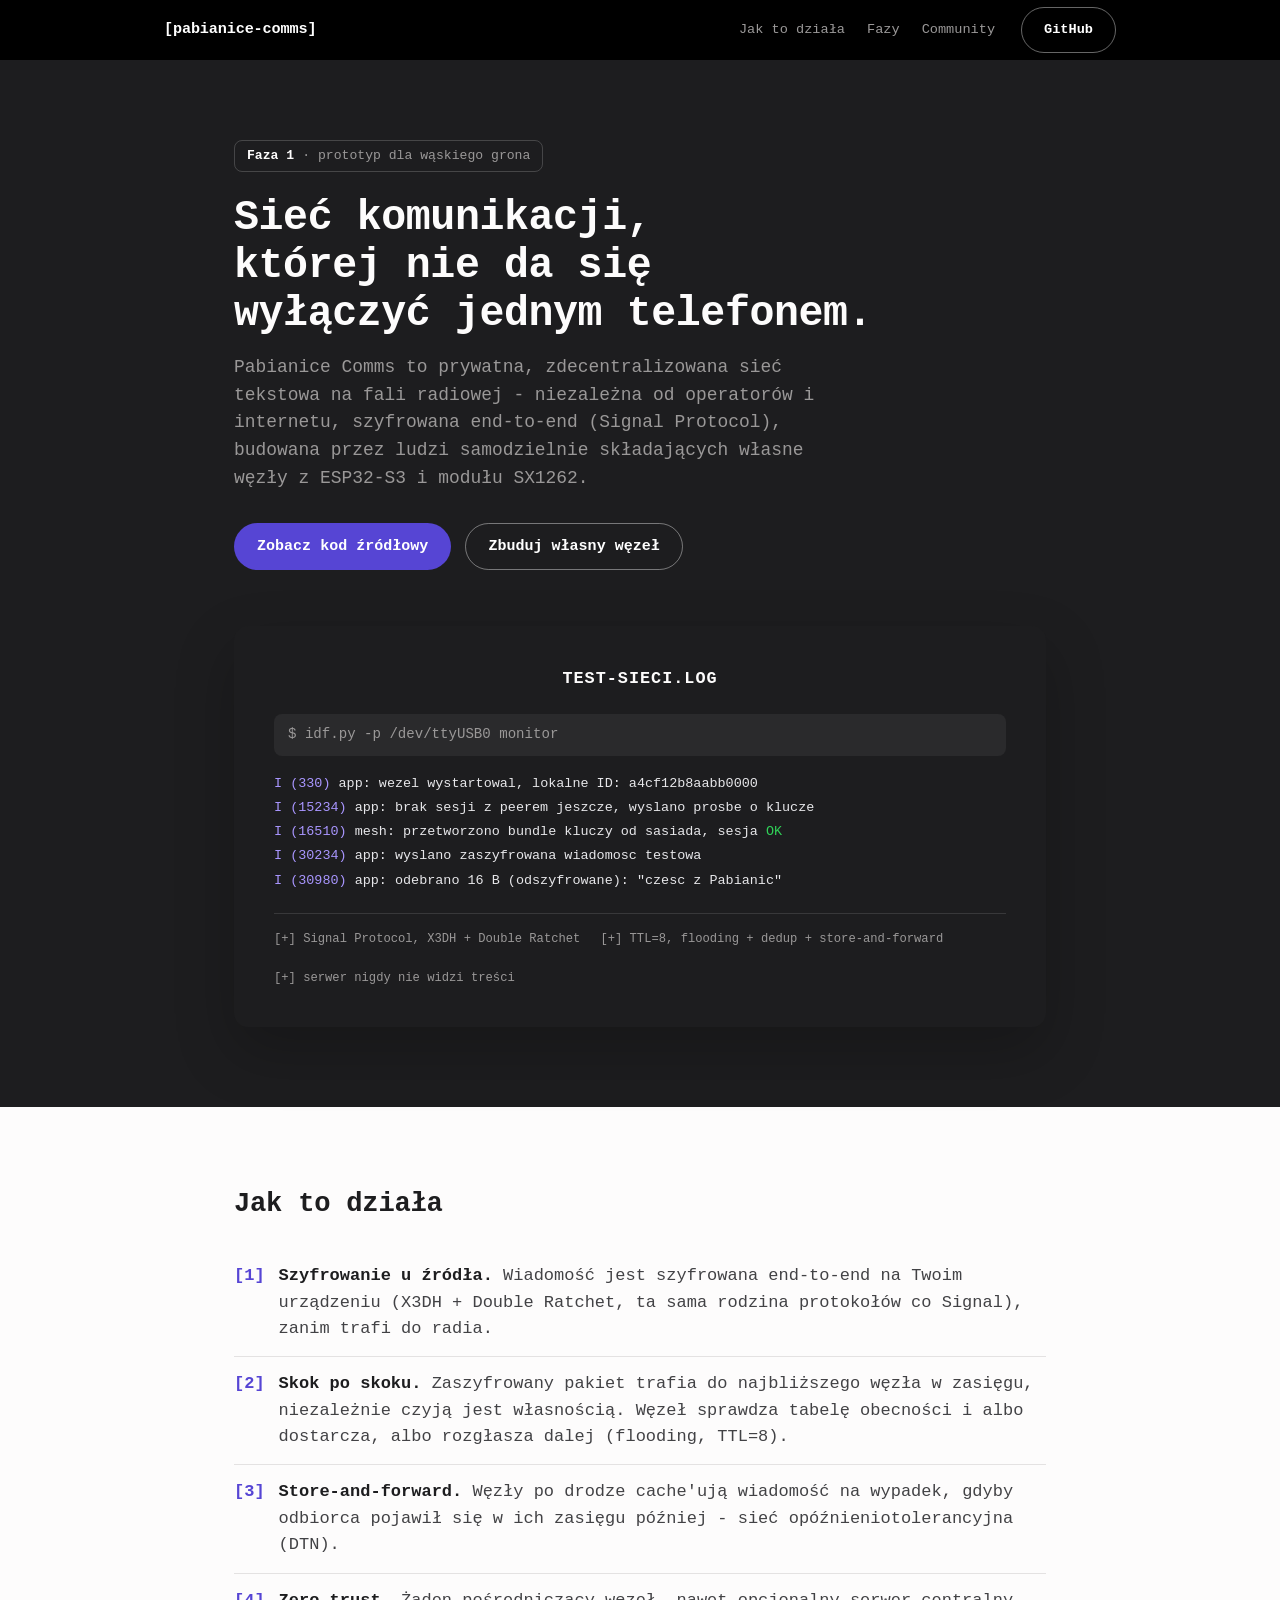
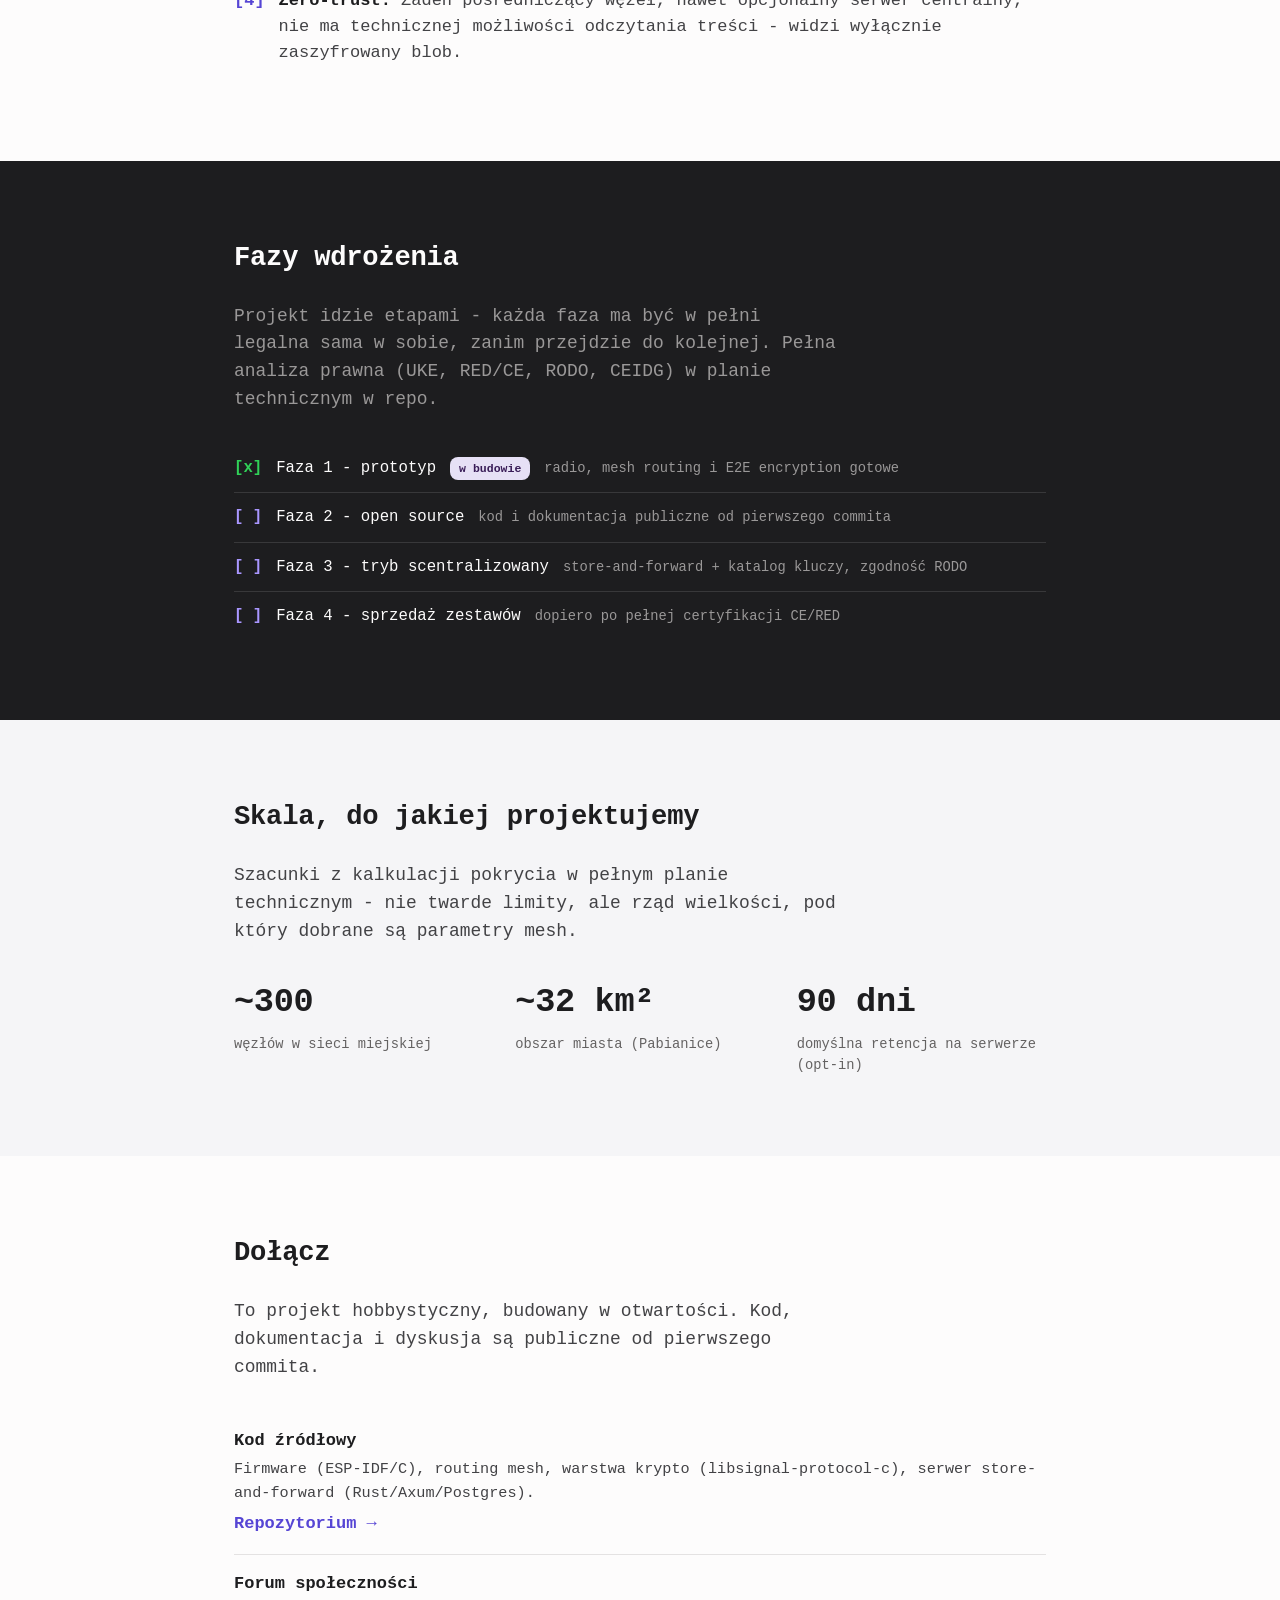
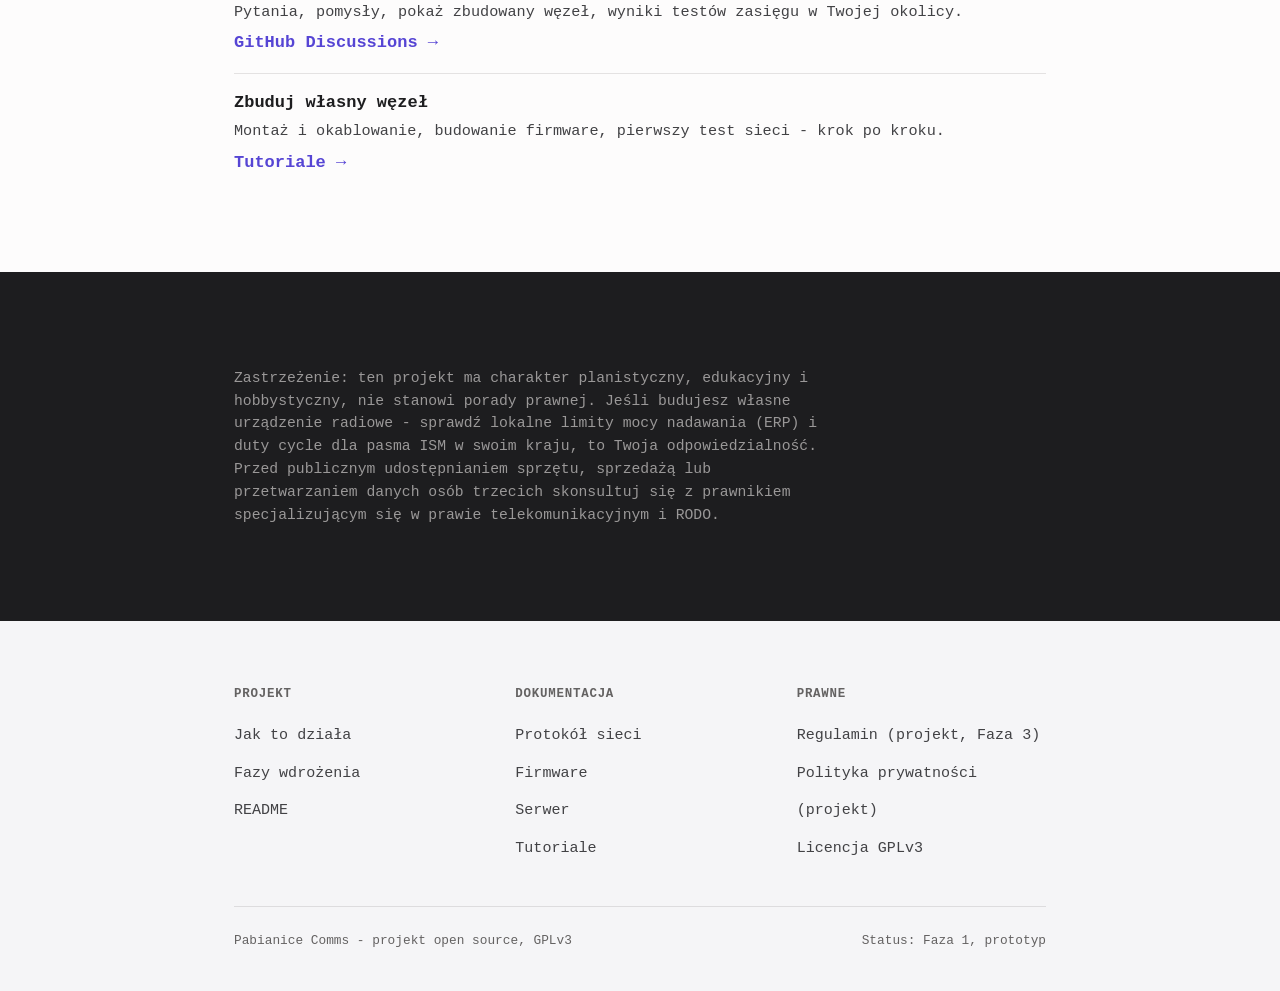
==== commit 4b639921: "docs: opisz format ramki i routing (docs/protocol.md) README obiecywał "dokumentację protokołu, form" ====
--- a/website/index.html
+++ b/website/index.html
@@ -175,6 +175,7 @@
       <div class="footer-col">
         <h3>Dokumentacja</h3>
         <ul>
+          <li><a href="https://github.com/SanTobinoOfficial/PabianiceMeshOS/blob/claude/pabianice-comms-start-slq0jn/docs/protocol.md">Protokół sieci</a></li>
           <li><a href="https://github.com/SanTobinoOfficial/PabianiceMeshOS/tree/claude/pabianice-comms-start-slq0jn/firmware">Firmware</a></li>
           <li><a href="https://github.com/SanTobinoOfficial/PabianiceMeshOS/tree/claude/pabianice-comms-start-slq0jn/server">Serwer</a></li>
           <li><a href="https://github.com/SanTobinoOfficial/PabianiceMeshOS/tree/claude/pabianice-comms-start-slq0jn/tutoriale">Tutoriale</a></li>
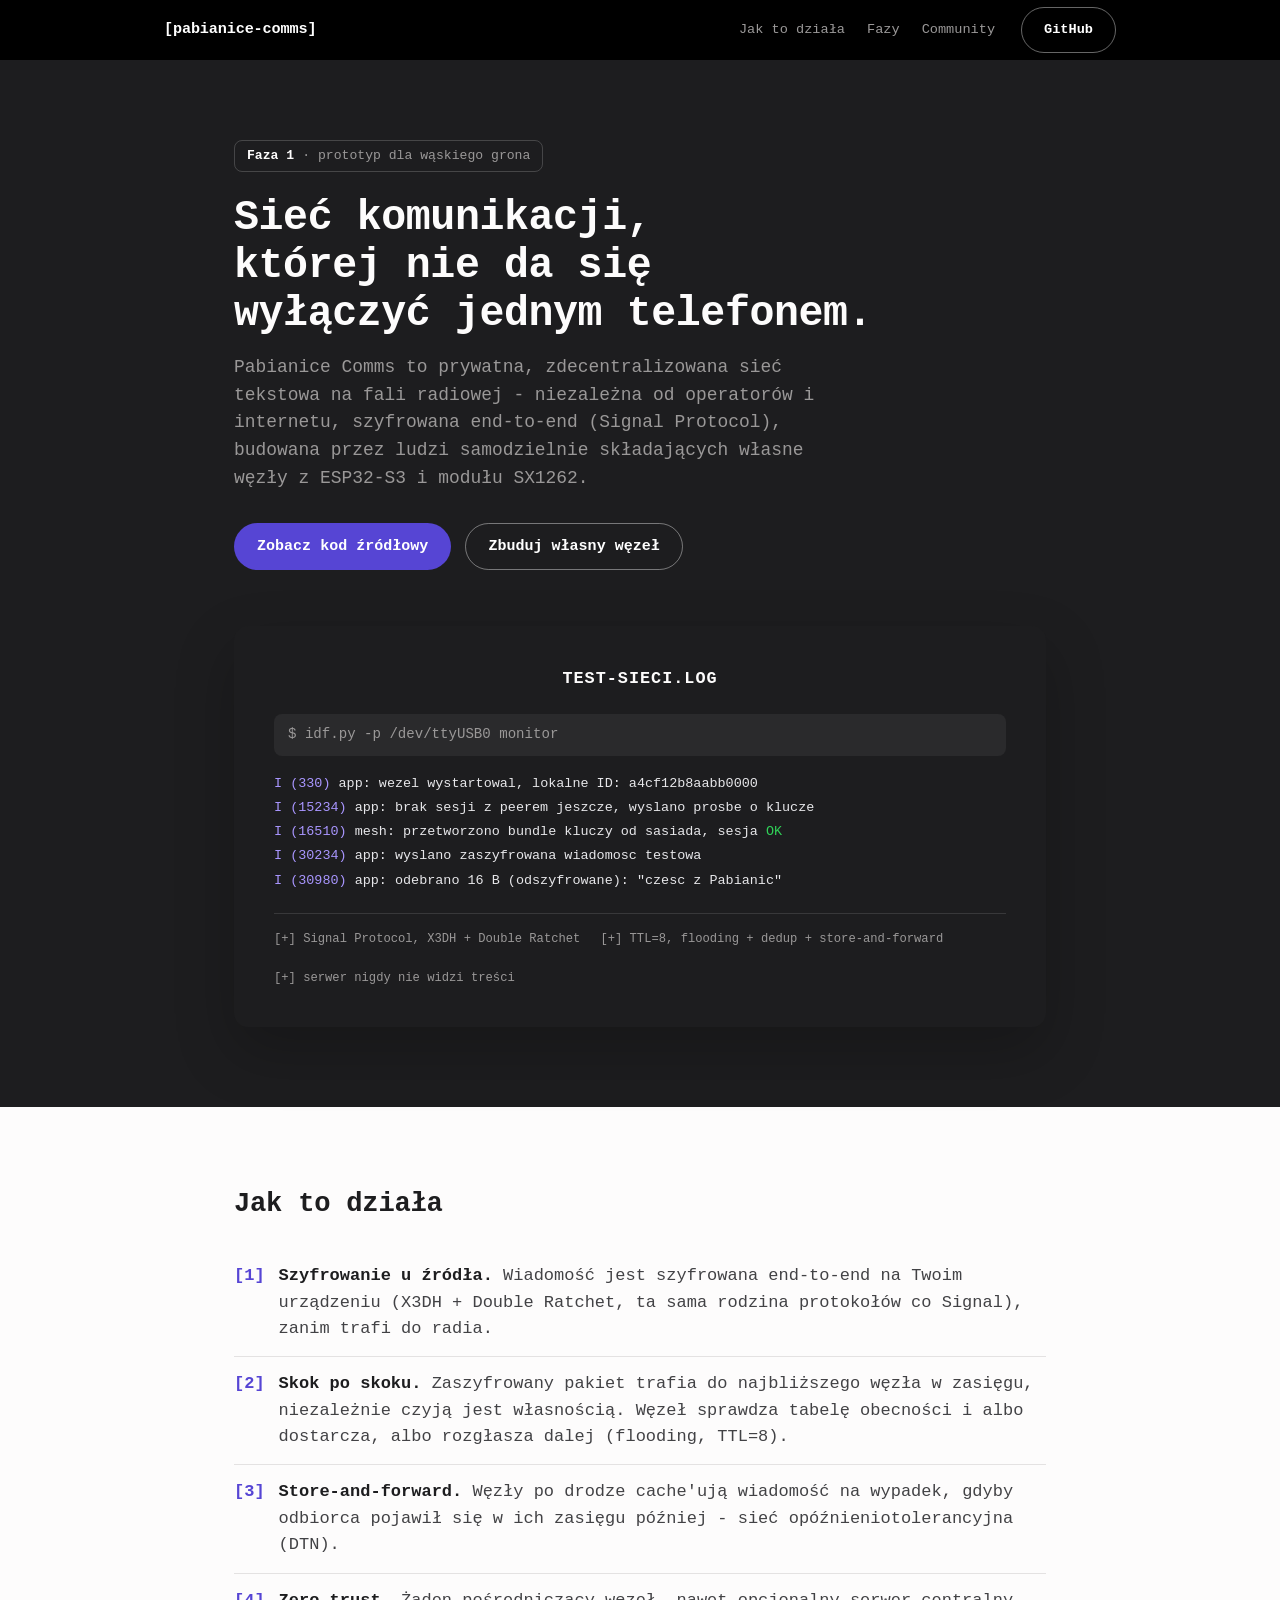
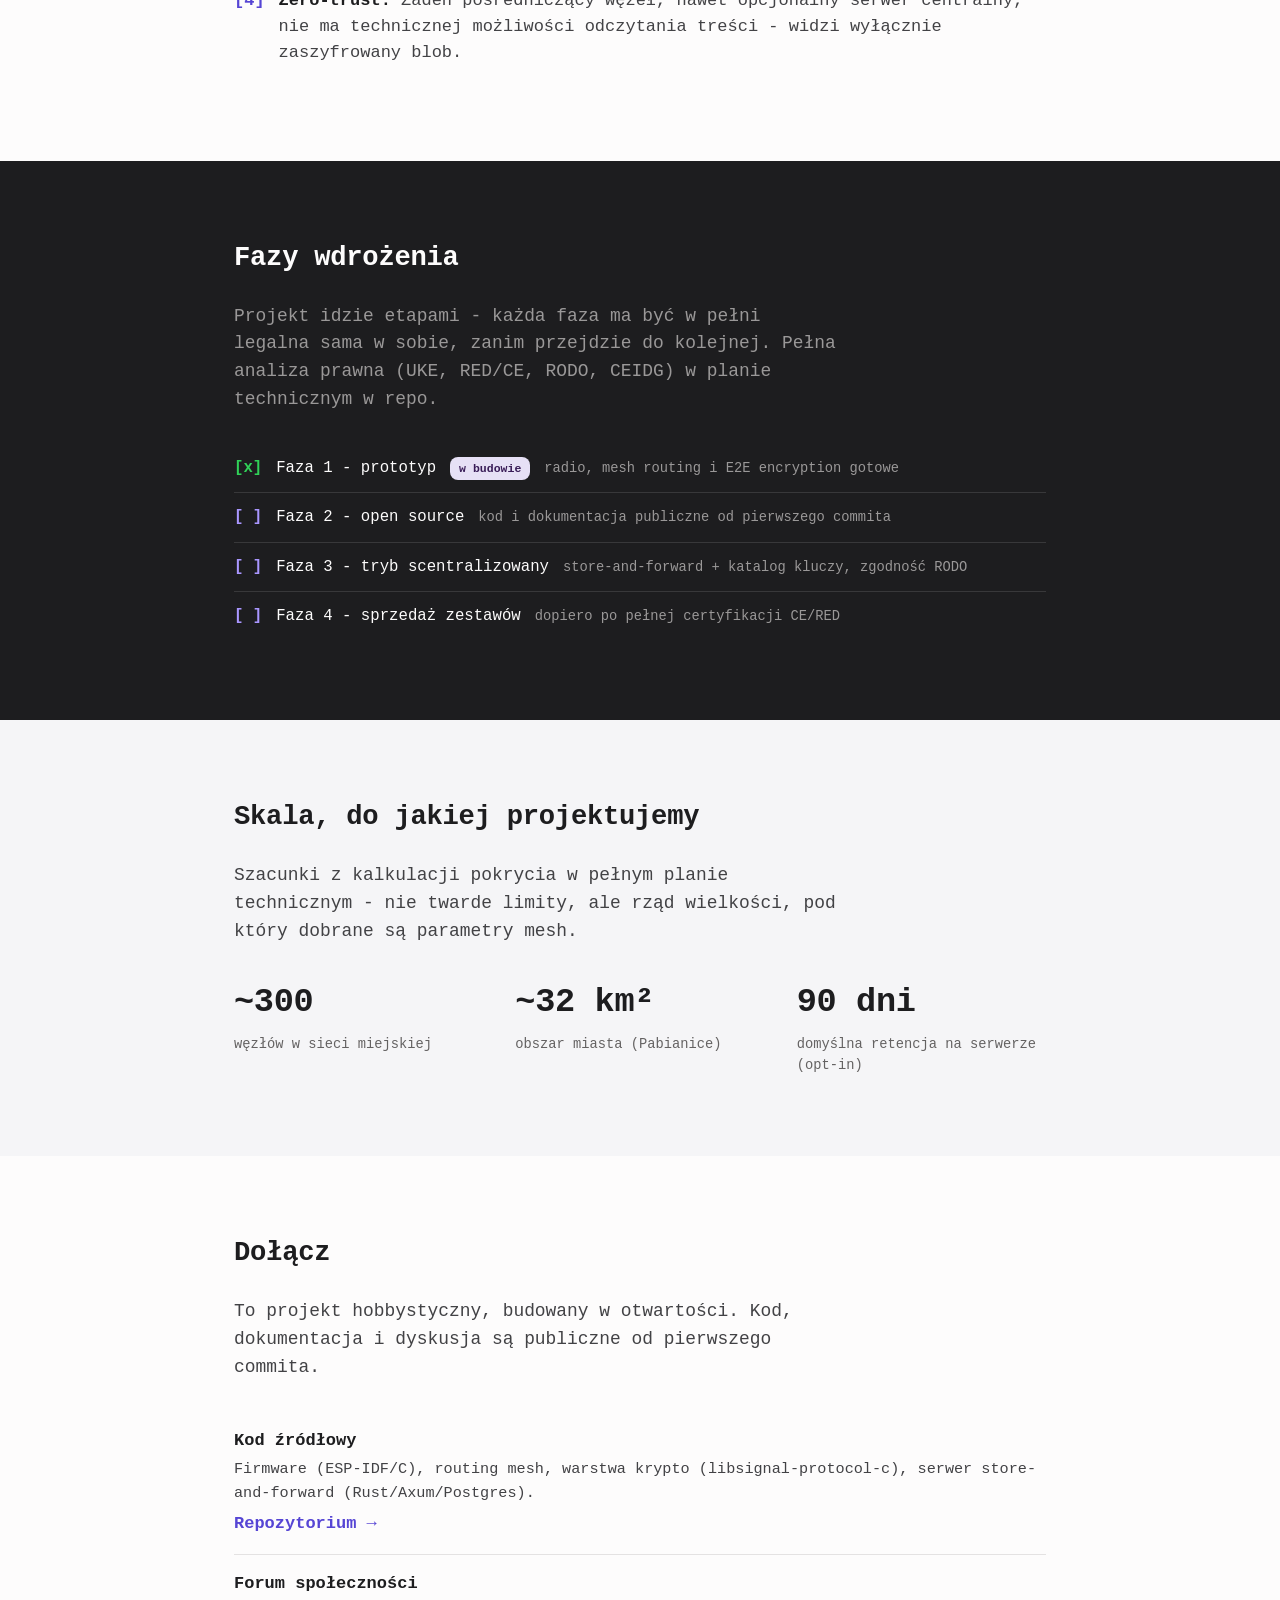
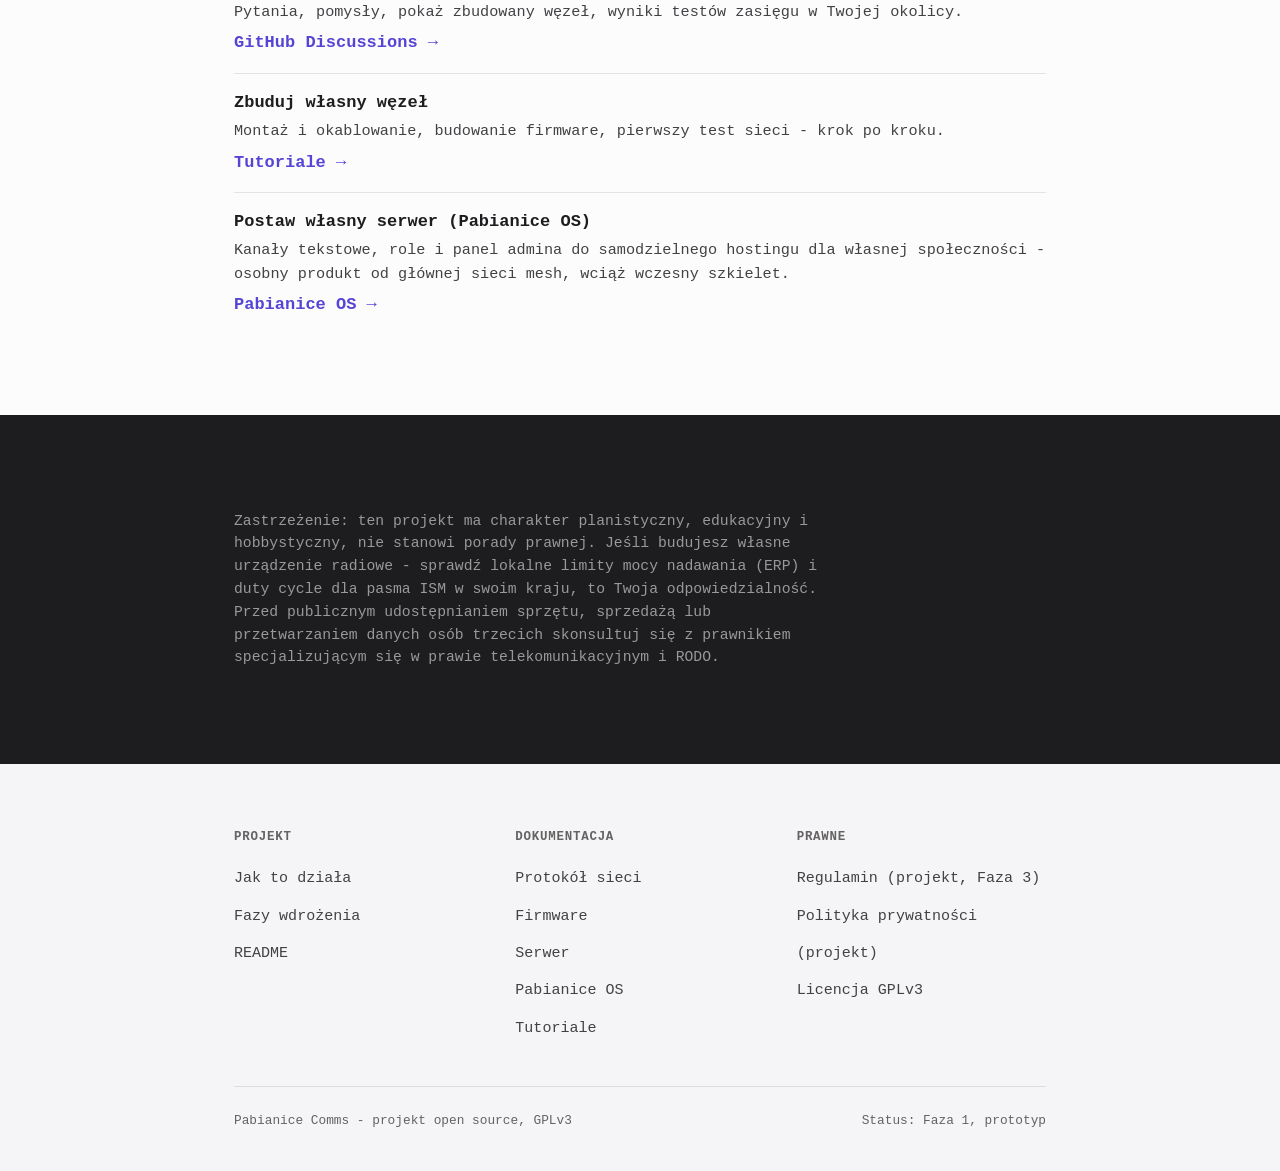
==== commit 967aecc1: "website: dodaj Pabianice OS do stopki i sekcji community Odzwierciedla nowy komponent (patrz commit " ====
--- a/website/index.html
+++ b/website/index.html
@@ -151,6 +151,11 @@
         <div class="desc">Montaż i okablowanie, budowanie firmware, pierwszy test sieci - krok po kroku.</div>
         <a href="https://github.com/SanTobinoOfficial/PabianiceMeshOS/tree/claude/pabianice-comms-start-slq0jn/tutoriale">Tutoriale →</a>
       </li>
+      <li>
+        <div class="title">Postaw własny serwer (Pabianice OS)</div>
+        <div class="desc">Kanały tekstowe, role i panel admina do samodzielnego hostingu dla własnej społeczności - osobny produkt od głównej sieci mesh, wciąż wczesny szkielet.</div>
+        <a href="https://github.com/SanTobinoOfficial/PabianiceMeshOS/tree/claude/pabianice-comms-start-slq0jn/pabianice-os">Pabianice OS →</a>
+      </li>
     </ul>
   </div>
 </section>
@@ -178,6 +183,7 @@
           <li><a href="https://github.com/SanTobinoOfficial/PabianiceMeshOS/blob/claude/pabianice-comms-start-slq0jn/docs/protocol.md">Protokół sieci</a></li>
           <li><a href="https://github.com/SanTobinoOfficial/PabianiceMeshOS/tree/claude/pabianice-comms-start-slq0jn/firmware">Firmware</a></li>
           <li><a href="https://github.com/SanTobinoOfficial/PabianiceMeshOS/tree/claude/pabianice-comms-start-slq0jn/server">Serwer</a></li>
+          <li><a href="https://github.com/SanTobinoOfficial/PabianiceMeshOS/tree/claude/pabianice-comms-start-slq0jn/pabianice-os">Pabianice OS</a></li>
           <li><a href="https://github.com/SanTobinoOfficial/PabianiceMeshOS/tree/claude/pabianice-comms-start-slq0jn/tutoriale">Tutoriale</a></li>
         </ul>
       </div>
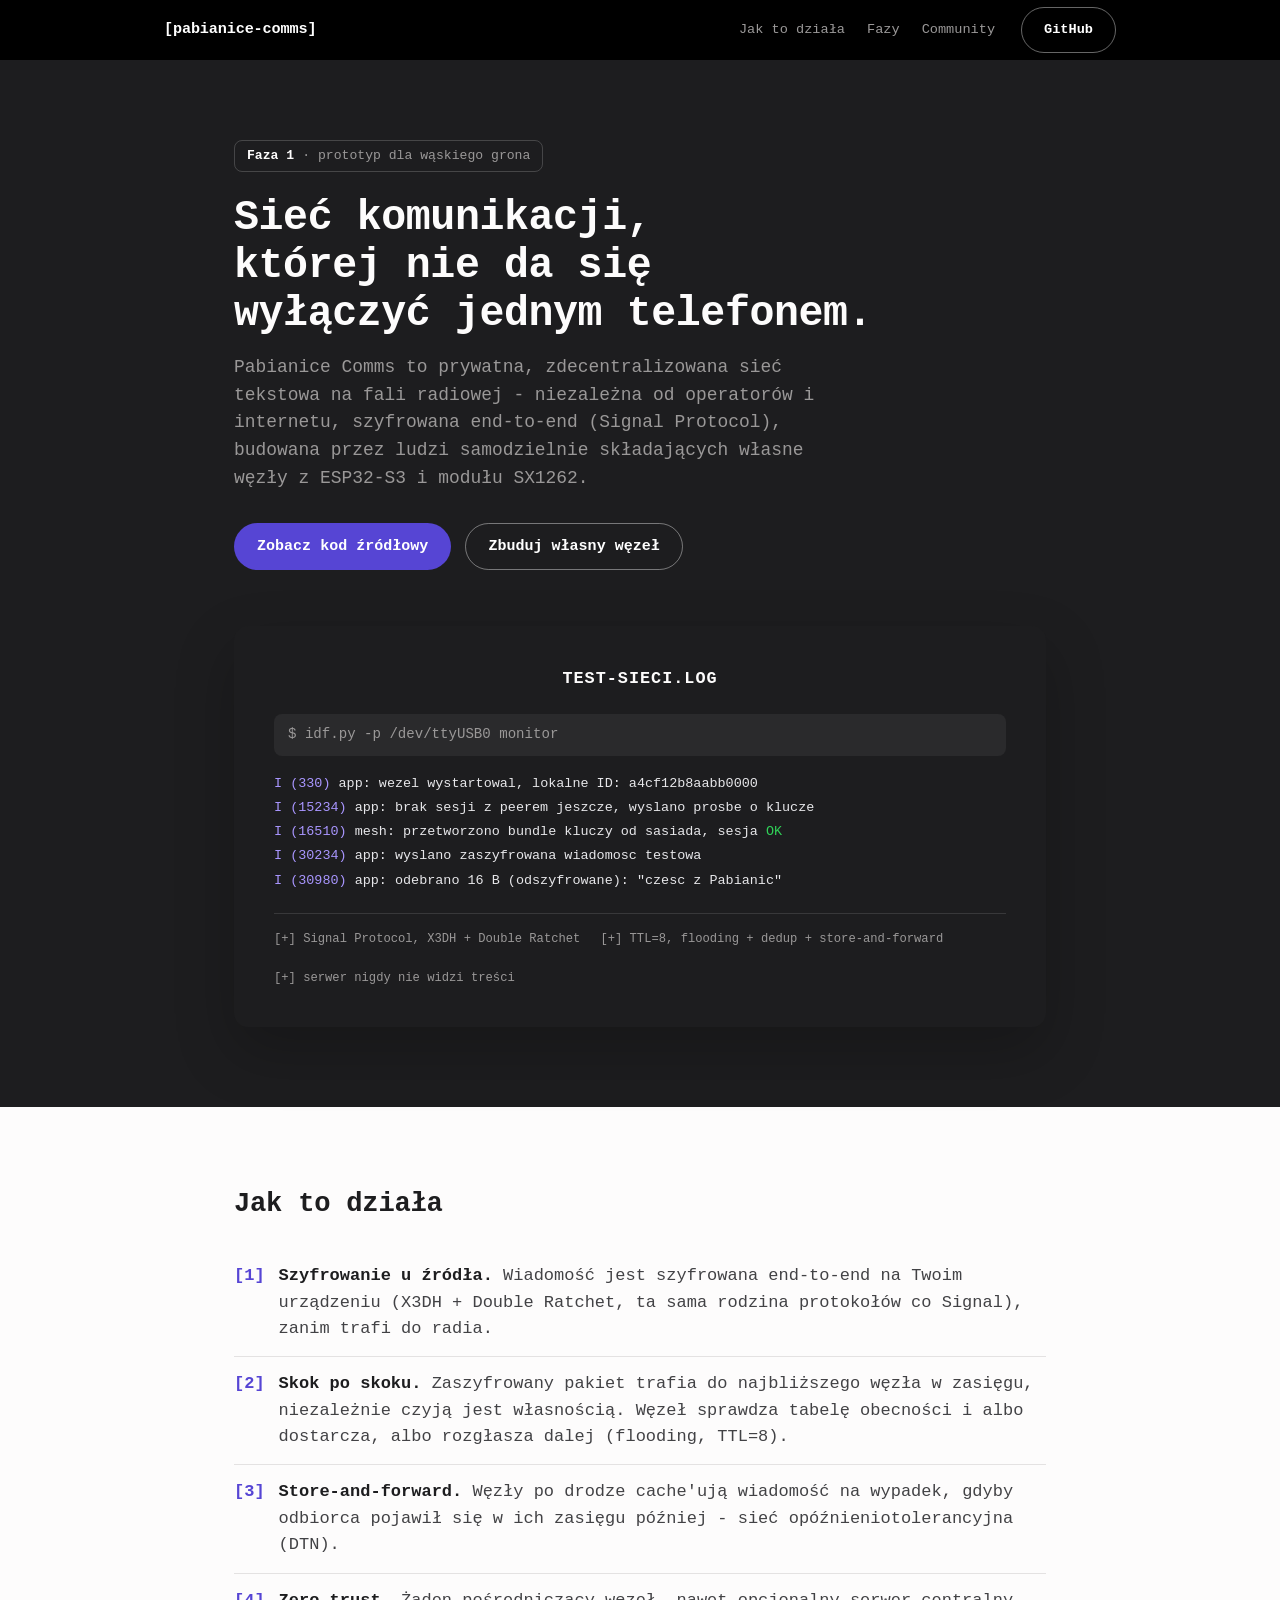
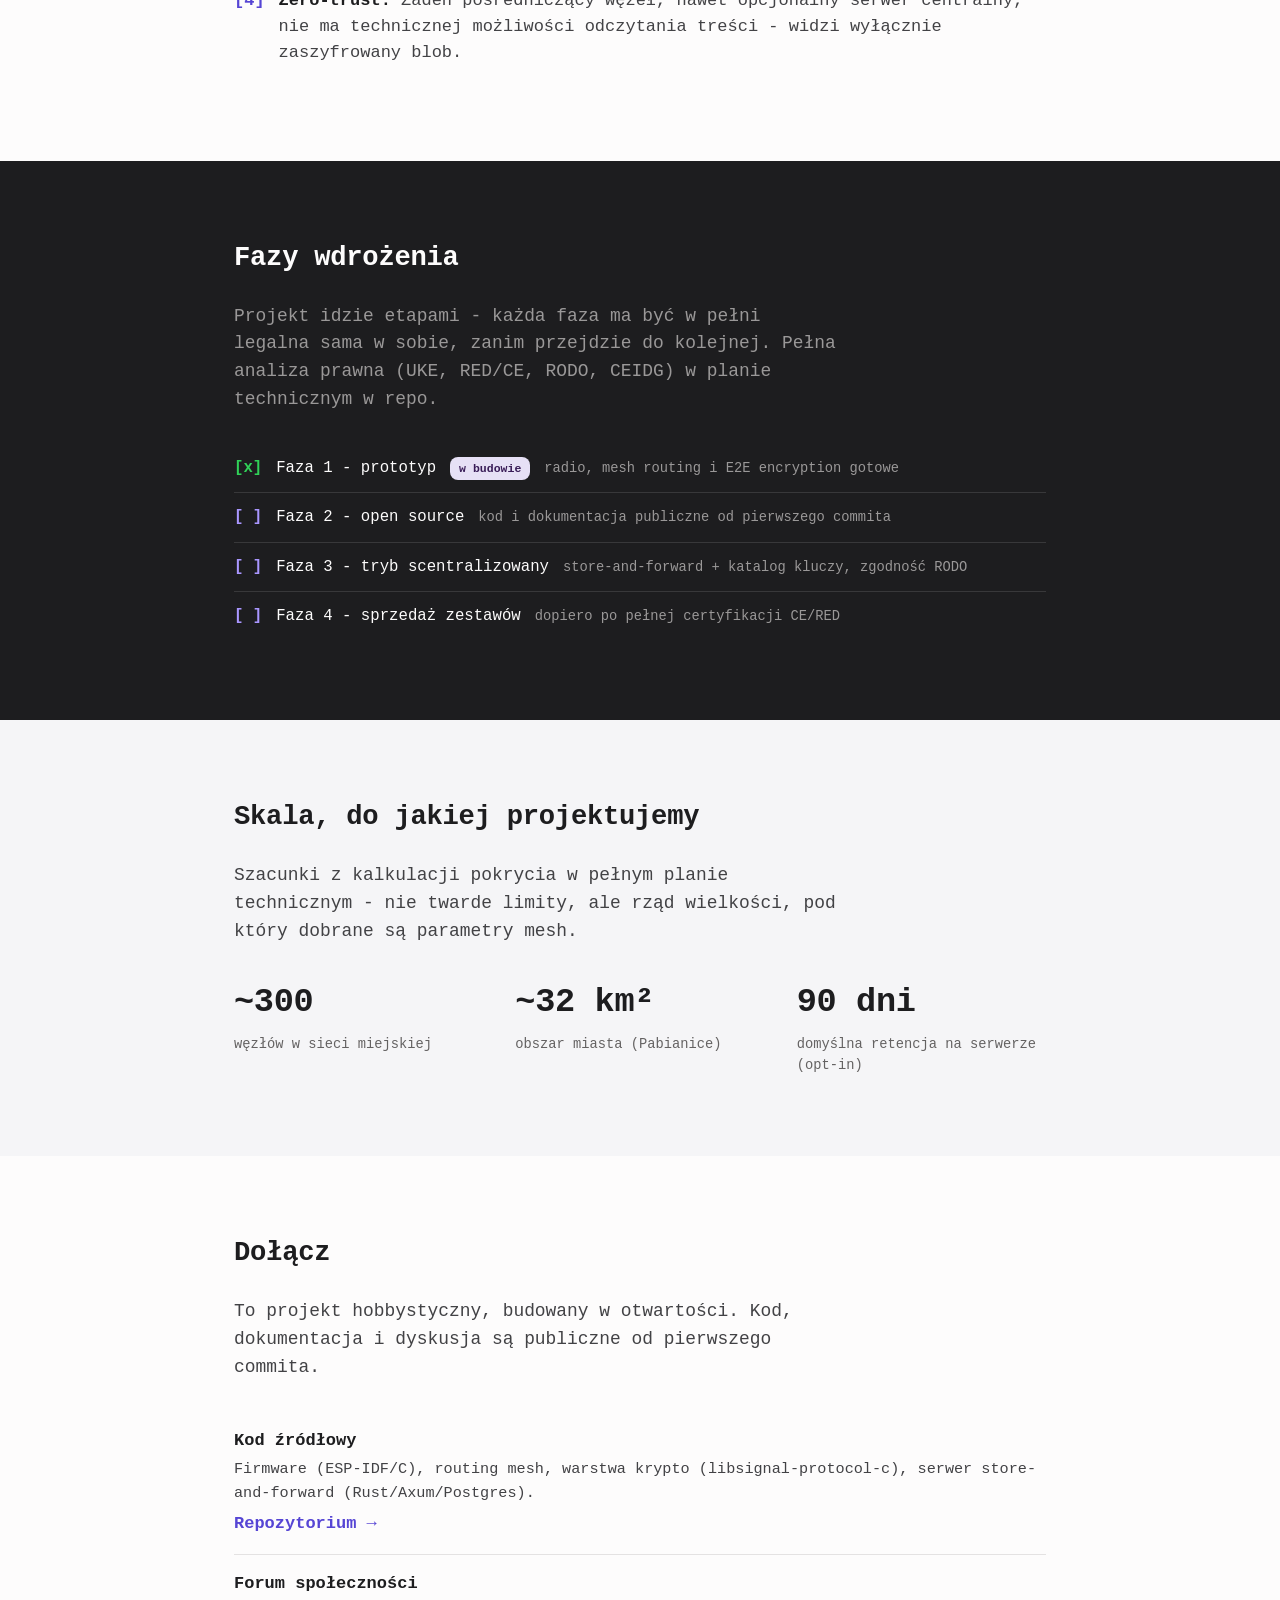
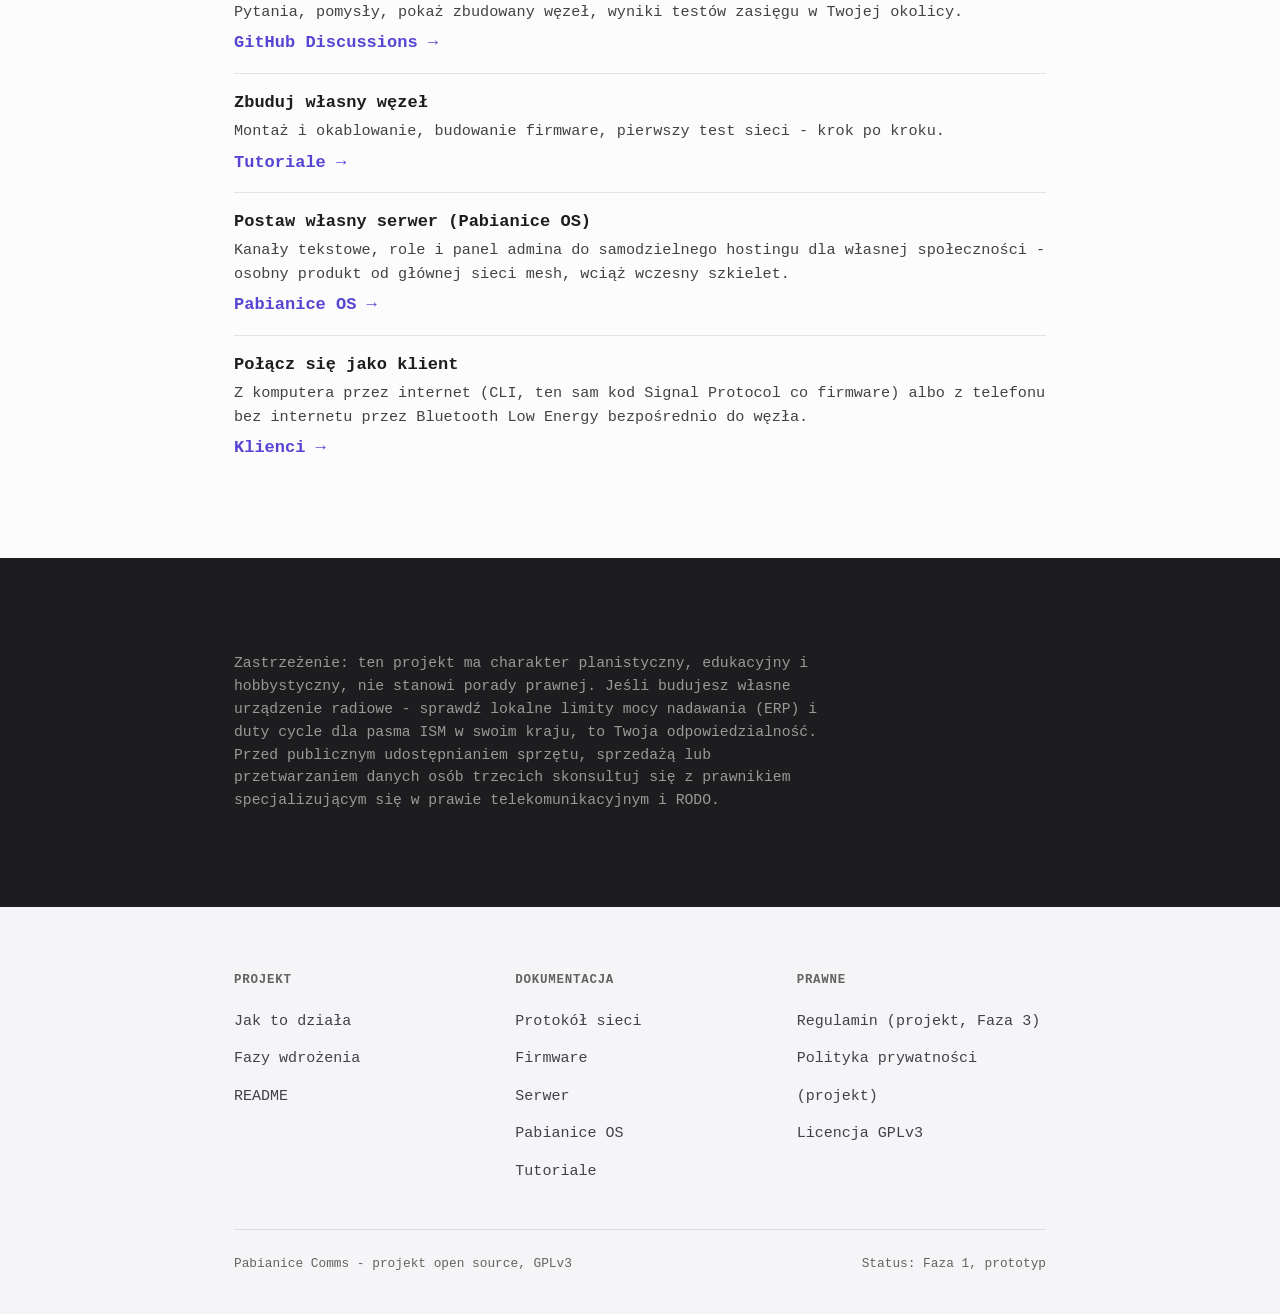
==== commit 4133ec76: "docs: dokumentacja i strona dla klienta desktopowego i mostu BLE Tutorial 6, aktualizacja README (ro" ====
--- a/website/index.html
+++ b/website/index.html
@@ -156,6 +156,11 @@
         <div class="desc">Kanały tekstowe, role i panel admina do samodzielnego hostingu dla własnej społeczności - osobny produkt od głównej sieci mesh, wciąż wczesny szkielet.</div>
         <a href="https://github.com/SanTobinoOfficial/PabianiceMeshOS/tree/claude/pabianice-comms-start-slq0jn/pabianice-os">Pabianice OS →</a>
       </li>
+      <li>
+        <div class="title">Połącz się jako klient</div>
+        <div class="desc">Z komputera przez internet (CLI, ten sam kod Signal Protocol co firmware) albo z telefonu bez internetu przez Bluetooth Low Energy bezpośrednio do węzła.</div>
+        <a href="https://github.com/SanTobinoOfficial/PabianiceMeshOS/tree/claude/pabianice-comms-start-slq0jn/client">Klienci →</a>
+      </li>
     </ul>
   </div>
 </section>
